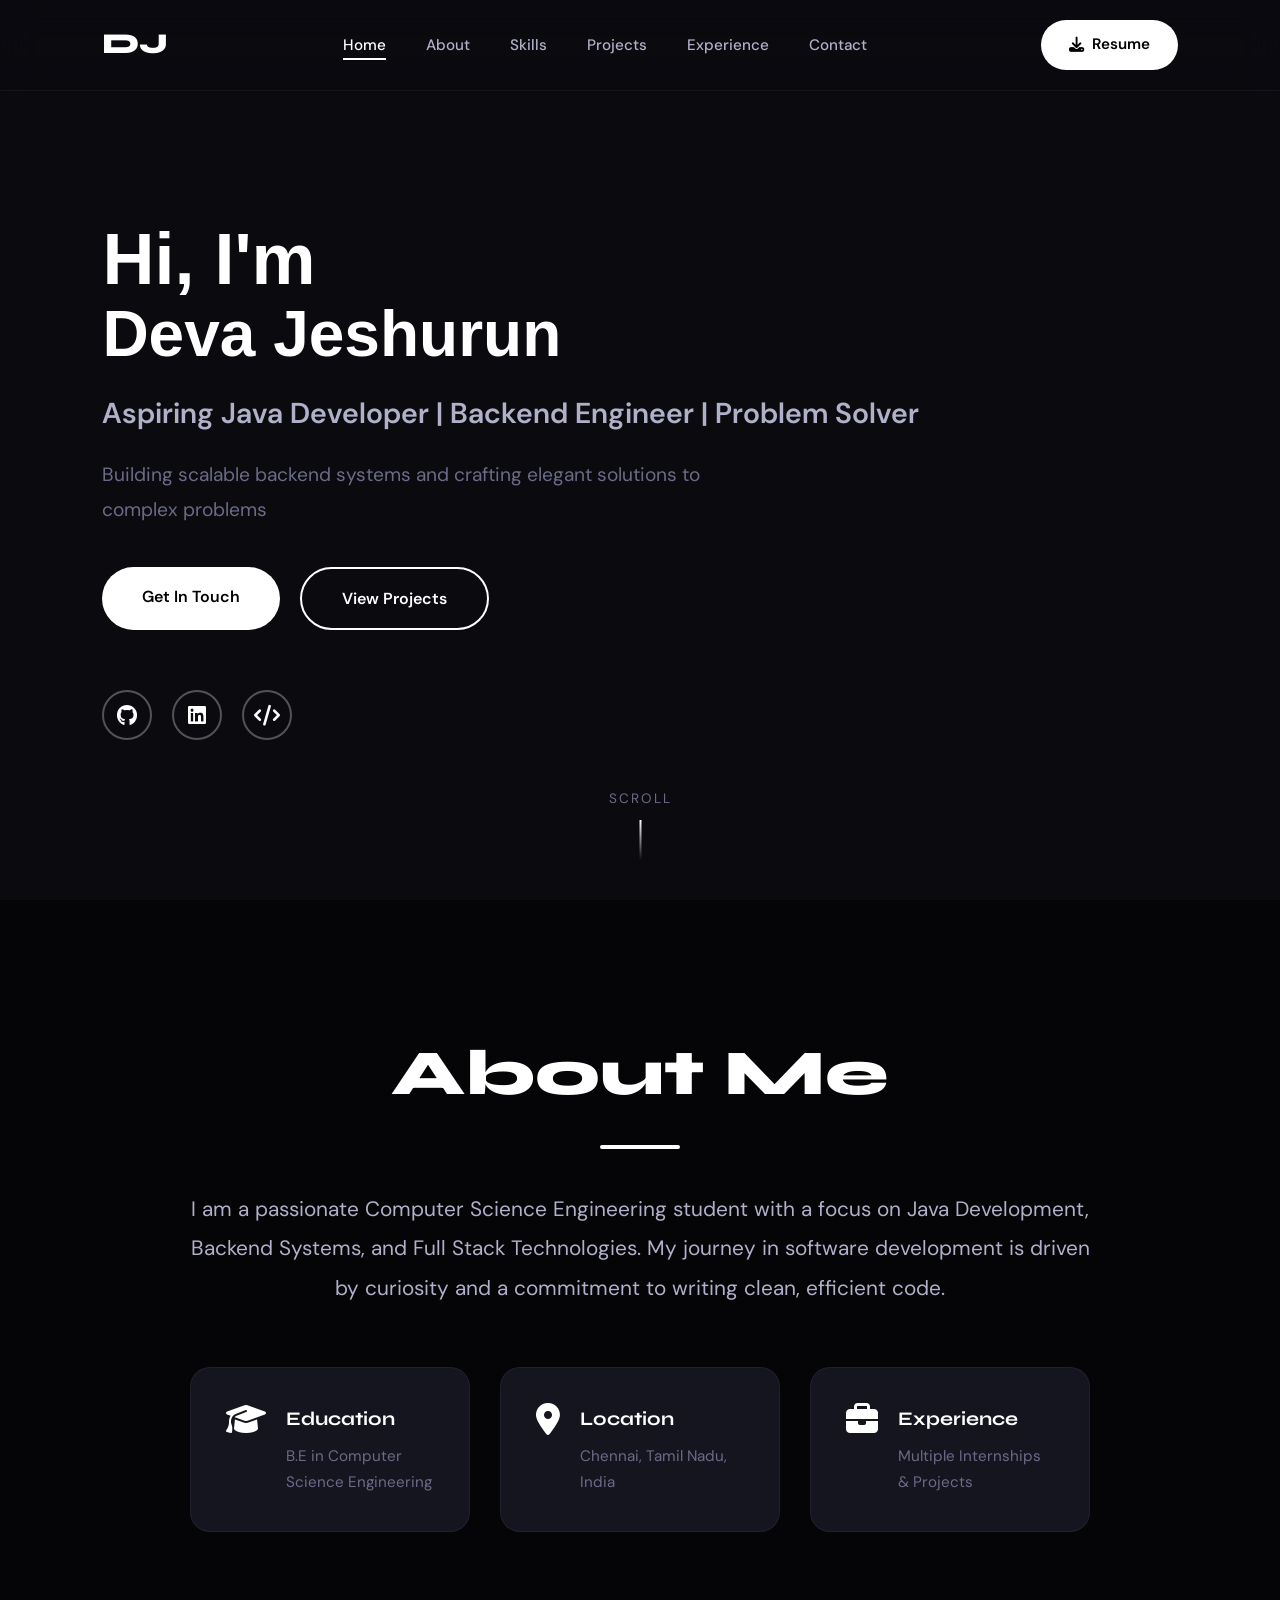
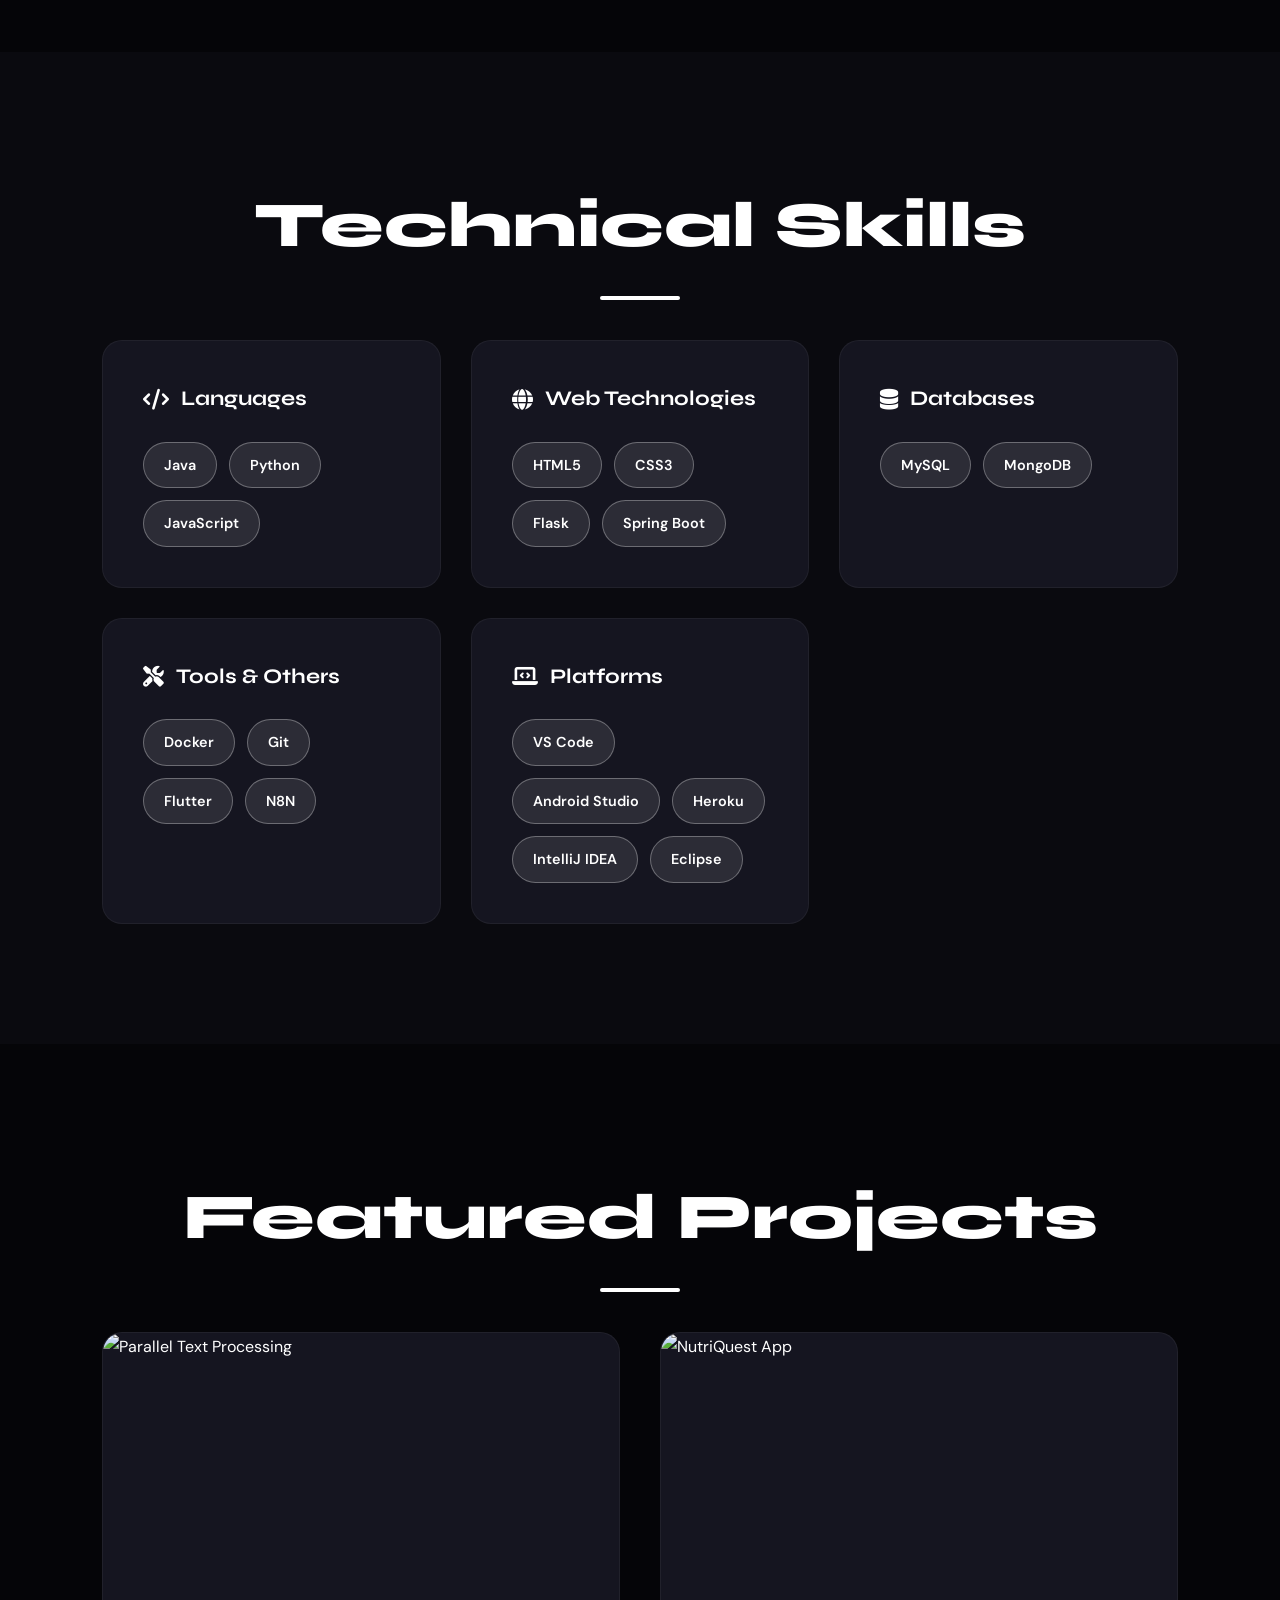
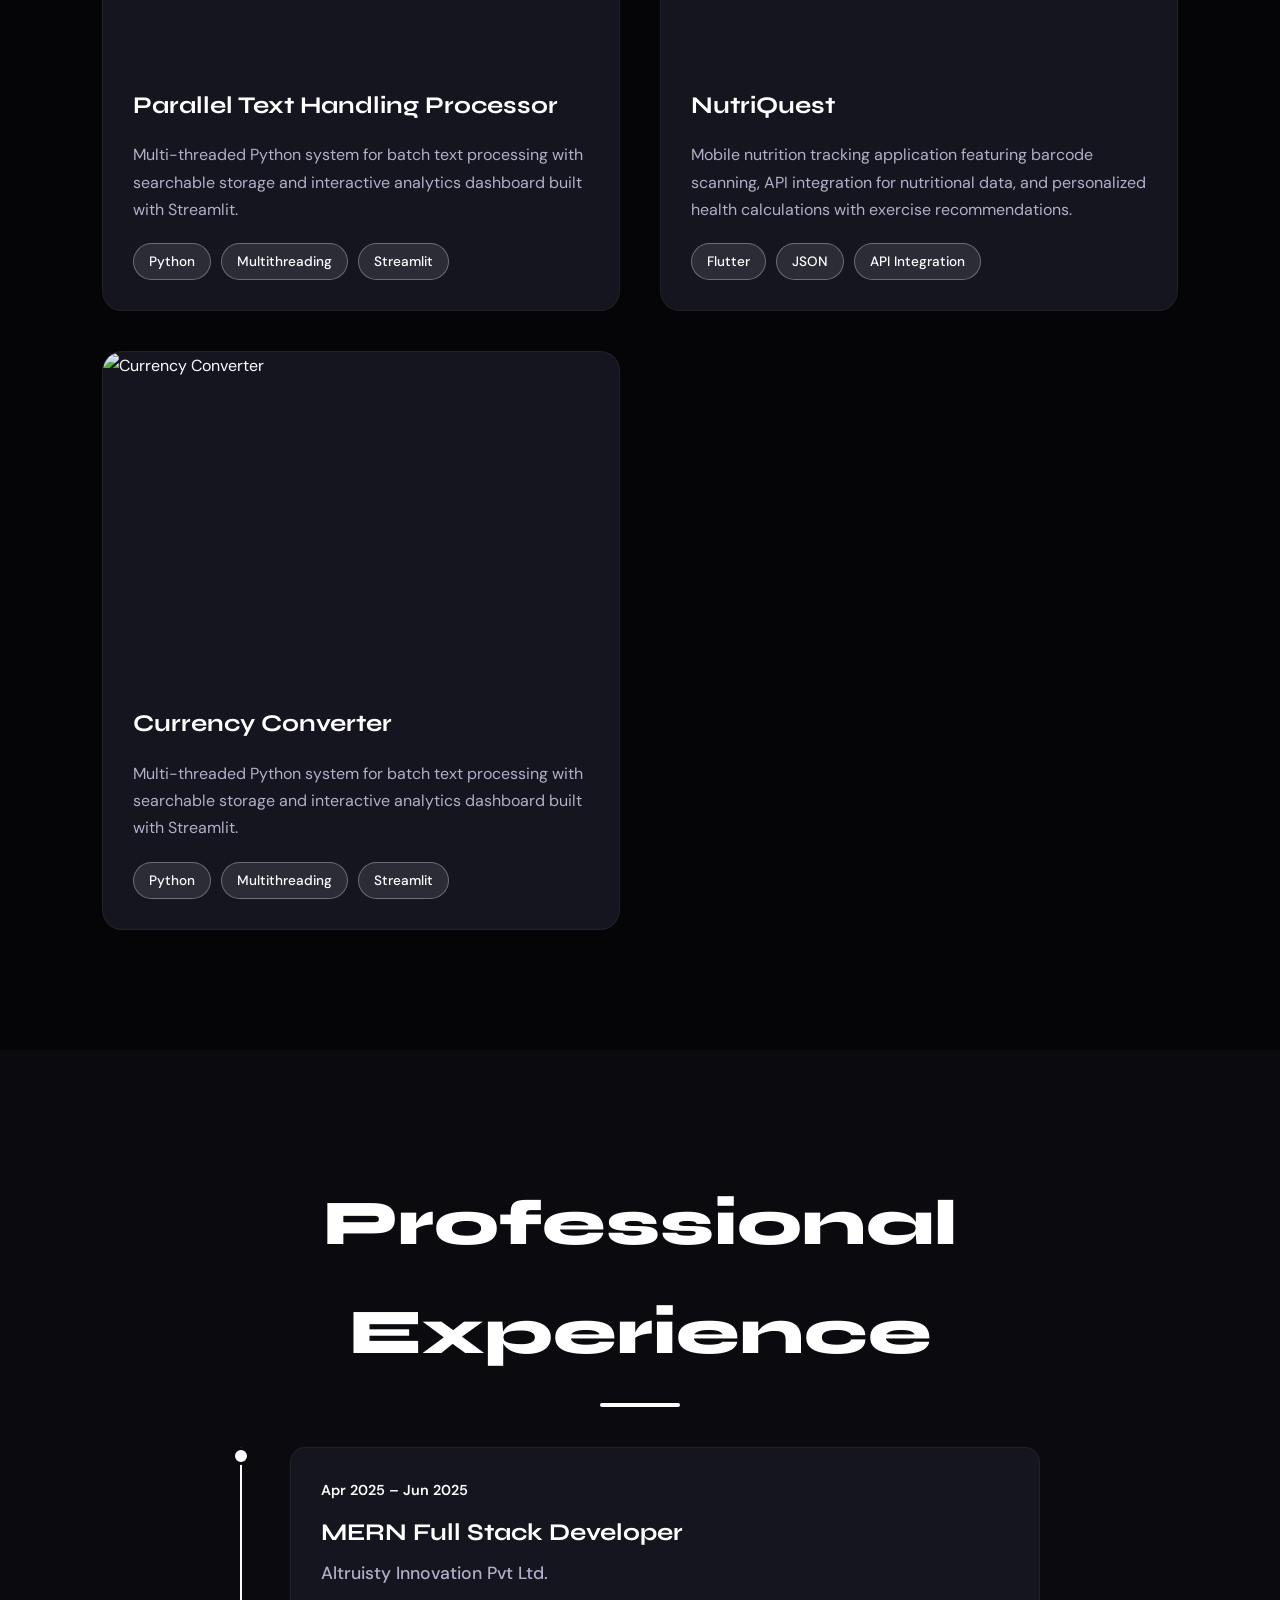
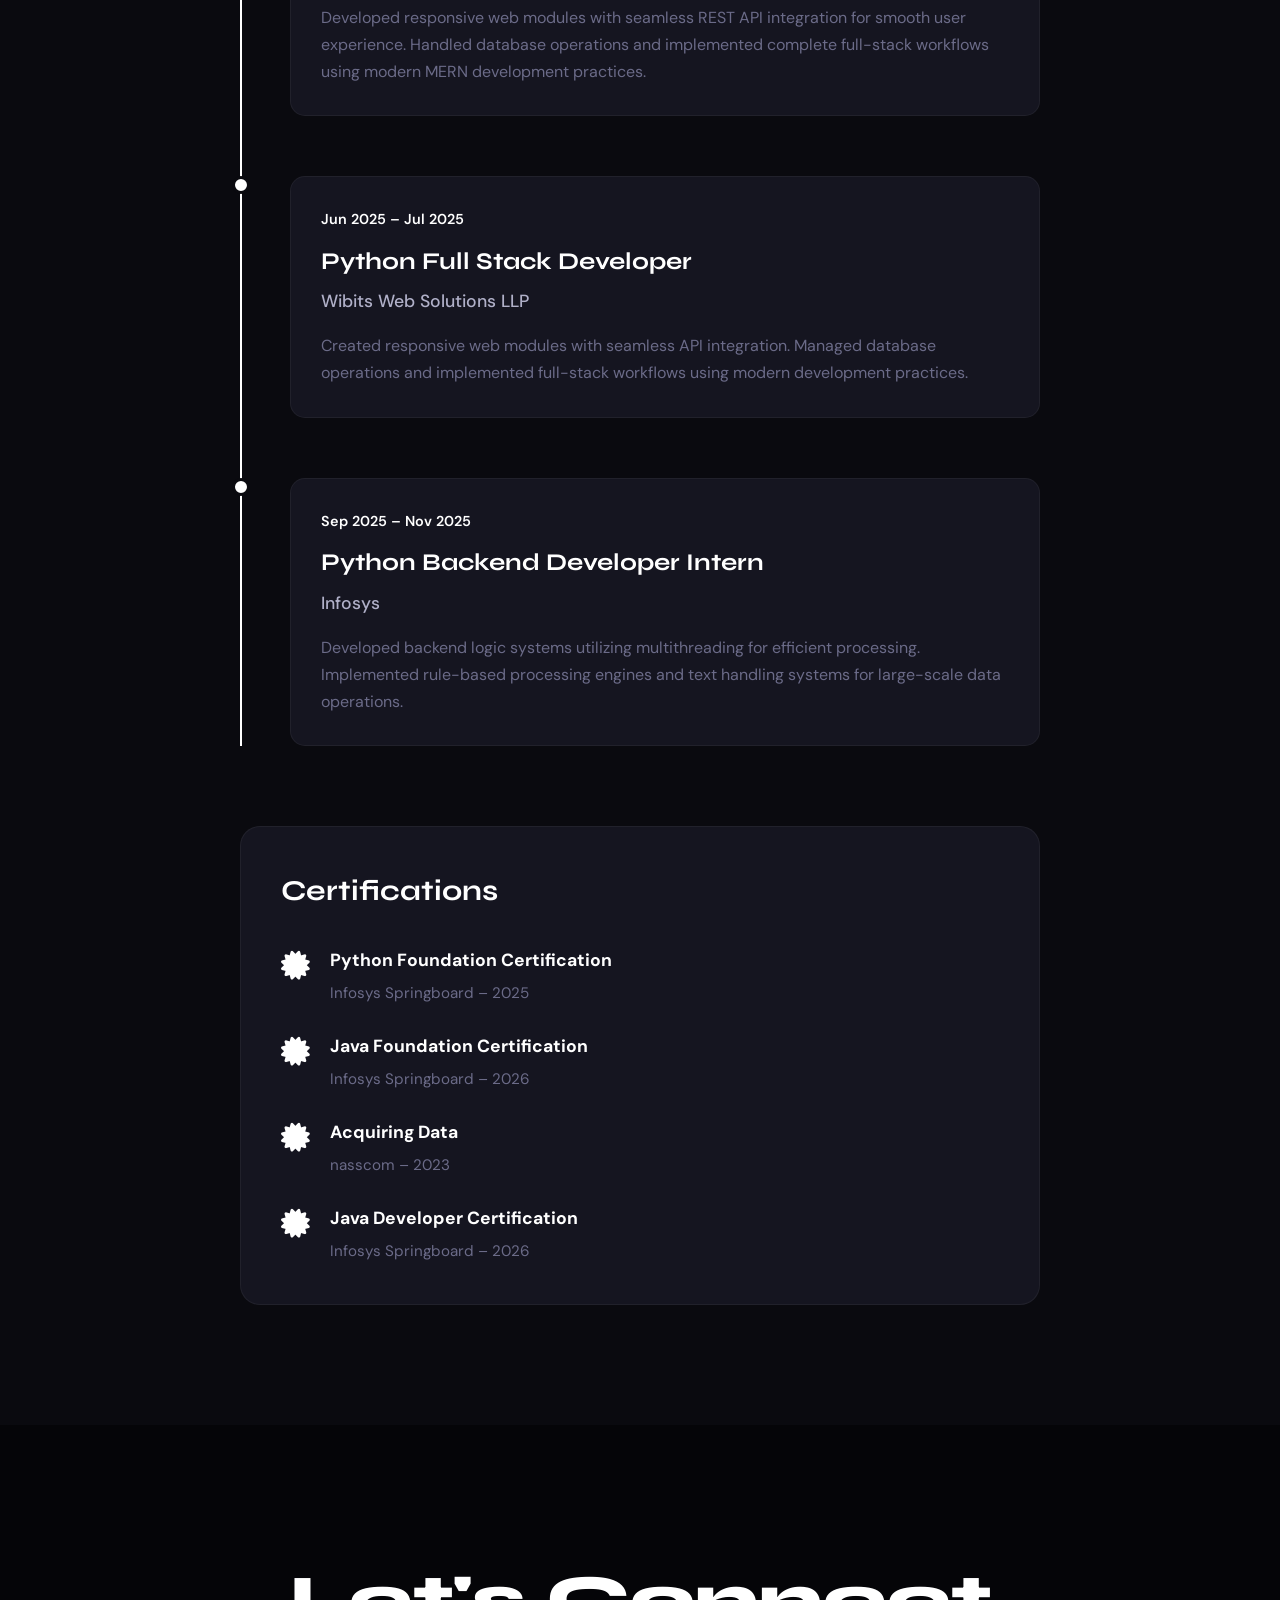
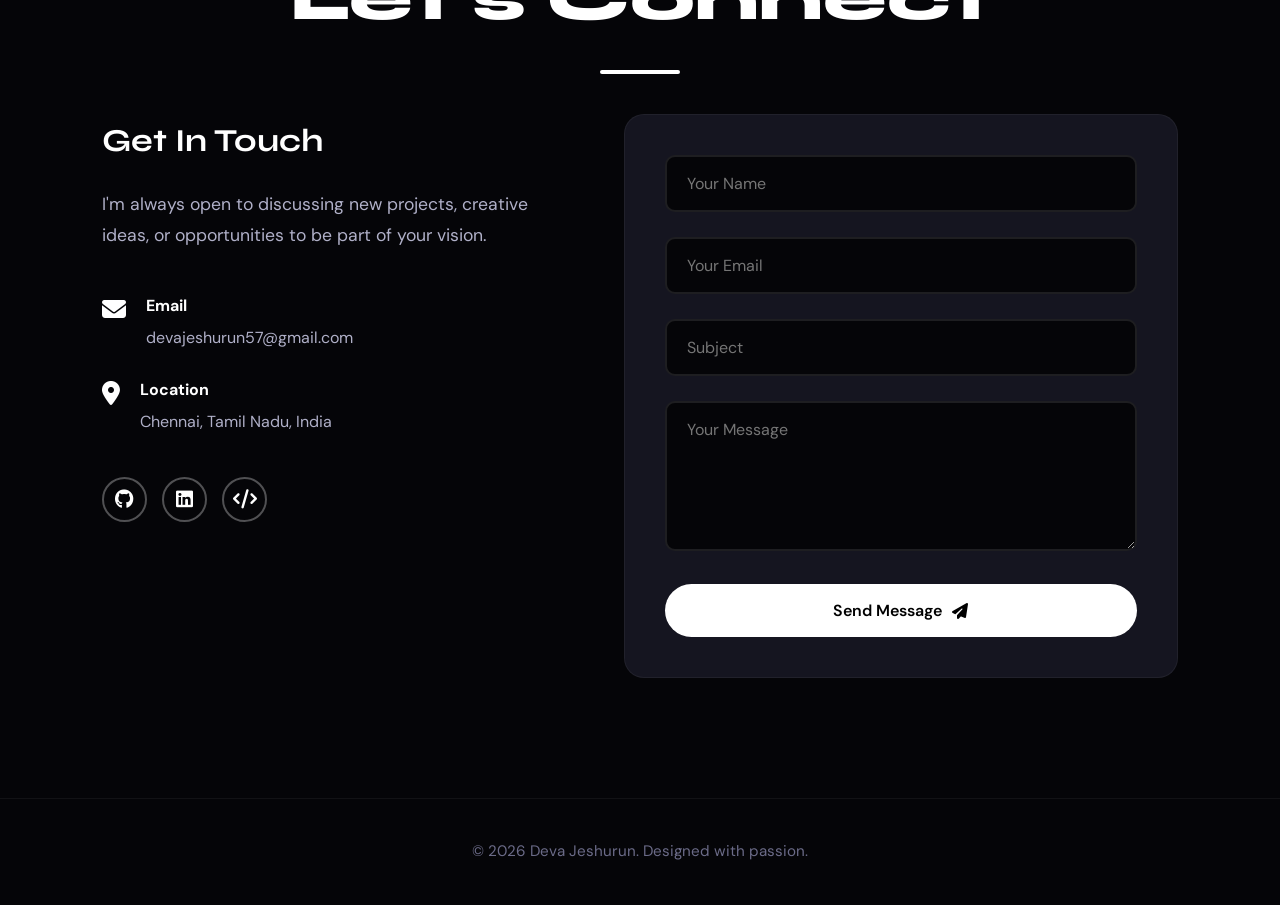
==== static/index.html @ 5ab19cf0 "Update portfolio" ====
<!DOCTYPE html>
<html lang="en">
<head>
  <meta charset="UTF-8">
  <meta name="viewport" content="width=device-width, initial-scale=1.0">
  <meta name="description" content="Deva Jeshurun - Aspiring Java Developer & Computer Science Engineer Portfolio">
  <title>Deva Jeshurun | Java Developer Portfolio</title>
  
  <!-- Google Fonts -->
  <link rel="preconnect" href="https://fonts.googleapis.com">
  <link rel="preconnect" href="https://fonts.gstatic.com" crossorigin>
  <link href="https://fonts.googleapis.com/css2?family=Syne:wght@400;600;700;800&family=DM+Sans:wght@400;500;700&display=swap" rel="stylesheet">
  
  <!-- Font Awesome for Icons -->
  <link rel="stylesheet" href="https://cdnjs.cloudflare.com/ajax/libs/font-awesome/6.4.0/css/all.min.css">
  
  <!-- Stylesheet -->
  <link rel="stylesheet" href="styles.css">
</head>
<body>

  <!-- Canvas Cursor Overlay -->
  <canvas id="cursorCanvas"></canvas>

  <!-- Mobile Navigation Toggle -->
  <button class="mobile-menu-toggle" id="mobileMenuToggle" aria-label="Toggle menu">
    <span></span>
    <span></span>
    <span></span>
  </button>

  <!-- Navigation -->
  <nav class="navbar" id="navbar">
    <div class="nav-container">
      <a href="#home" class="nav-logo">DJ</a>
      
      <ul class="nav-menu" id="navMenu">
        <li><a href="#home" class="nav-link">Home</a></li>
        <li><a href="#about" class="nav-link">About</a></li>
        <li><a href="#skills" class="nav-link">Skills</a></li>
        <li><a href="#projects" class="nav-link">Projects</a></li>
        <li><a href="#experience" class="nav-link">Experience</a></li>
        <li><a href="#contact" class="nav-link">Contact</a></li>
      </ul>

      <a href="#" class="resume-btn" id="downloadResume">
        <i class="fas fa-download"></i> Resume
      </a>
    </div>
  </nav>

  <!-- Hero Section -->
  <section id="home" class="hero-section">
    <div class="hero-background"></div>
    <div class="hero-content">
      <div class="hero-text">
        <h1 class="hero-title">
          <span class="reveal-text">Hi, I'm</span>
          <span class="hero-name reveal-text delay-1">Deva Jeshurun</span>
        </h1>
        <p class="hero-subtitle reveal-text delay-2">
          Aspiring Java Developer | Backend Engineer | Problem Solver
        </p>
        <p class="hero-description reveal-text delay-3">
          Building scalable backend systems and crafting elegant solutions to complex problems
        </p>
        <div class="hero-cta reveal-text delay-4">
          <a href="#contact" class="btn-primary">Get In Touch</a>
          <a href="#projects" class="btn-secondary">View Projects</a>
        </div>
      </div>
      
      <div class="hero-social reveal-text delay-5">
        <a href="https://github.com/DevaJeshurun" target="_blank" class="social-link">
          <i class="fab fa-github"></i>
        </a>
        <a href="https://linkedin.com/in/deva-jeshurun-aa493a306" target="_blank" class="social-link">
          <i class="fab fa-linkedin"></i>
        </a>
        <a href="https://leetcode.com/u/deva_jeshurun/" target="_blank" class="social-link">
          <i class="fas fa-code"></i>
        </a>
      </div>
    </div>

    <div class="scroll-indicator">
      <span>Scroll</span>
      <div class="scroll-line"></div>
    </div>
  </section>

  <!-- About Section -->
  <section id="about" class="about-section">
    <div class="container">
      <h2 class="section-title fade-in">About Me</h2>
      
      <div class="about-content">
        <div class="about-text fade-in">
          <p class="about-intro">
            I am a passionate Computer Science Engineering student with a focus on Java Development, 
            Backend Systems, and Full Stack Technologies. My journey in software development is driven 
            by curiosity and a commitment to writing clean, efficient code.
          </p>
          
          <div class="about-highlights">
            <div class="highlight-item">
              <i class="fas fa-graduation-cap"></i>
              <div>
                <h3>Education</h3>
                <p>B.E in Computer Science Engineering</p>
              </div>
            </div>
            
            <div class="highlight-item">
              <i class="fas fa-map-marker-alt"></i>
              <div>
                <h3>Location</h3>
                <p>Chennai, Tamil Nadu, India</p>
              </div>
            </div>
            
            <div class="highlight-item">
              <i class="fas fa-briefcase"></i>
              <div>
                <h3>Experience</h3>
                <p>Multiple Internships & Projects</p>
              </div>
            </div>
          </div>
        </div>
      </div>
    </div>
  </section>

  <!-- Skills Section -->
  <section id="skills" class="skills-section">
    <div class="container">
      <h2 class="section-title fade-in">Technical Skills</h2>
      
      <div class="skills-grid">
        <div class="skill-category fade-in">
          <h3><i class="fas fa-code"></i> Languages</h3>
          <div class="skill-tags">
            <span class="skill-tag">Java</span>
            <span class="skill-tag">Python</span>
            <span class="skill-tag">JavaScript</span>
          </div>
        </div>

        <div class="skill-category fade-in">
          <h3><i class="fas fa-globe"></i> Web Technologies</h3>
          <div class="skill-tags">
            <span class="skill-tag">HTML5</span>
            <span class="skill-tag">CSS3</span>
            <span class="skill-tag">Flask</span>
            <span class="skill-tag">Spring Boot</span>
          </div>
        </div>

        <div class="skill-category fade-in">
          <h3><i class="fas fa-database"></i> Databases</h3>
          <div class="skill-tags">
            <span class="skill-tag">MySQL</span>
            <span class="skill-tag">MongoDB</span>
          </div>
        </div>

        <div class="skill-category fade-in">
          <h3><i class="fas fa-tools"></i> Tools & Others</h3>
          <div class="skill-tags">
            <span class="skill-tag">Docker</span>
            <span class="skill-tag">Git</span>
            <span class="skill-tag">Flutter</span>
            <span class="skill-tag">N8N</span>
          </div>
        </div>
        <div class="skill-category fade-in">
          <h3><i class="fas fa-laptop-code"></i> Platforms</h3>
          <div class="skill-tags">
            <span class="skill-tag">VS Code</span>
            <span class="skill-tag">Android Studio</span>
            <span class="skill-tag">Heroku</span>
            <span class="skill-tag">IntelliJ IDEA</span>
            <span class="skill-tag">Eclipse</span>
          </div>
        </div>

      </div>
    </div>
  </section>

  <!-- Projects Section -->
  <section id="projects" class="projects-section">
    <div class="container">
      <h2 class="section-title fade-in">Featured Projects</h2>
      
      <div class="projects-grid">
        <div class="project-card fade-in">
          <div class="project-image">
            <img src="https://images.unsplash.com/photo-1555949963-aa79dcee981c?w=800&h=500&fit=crop" alt="Parallel Text Processing">
            <div class="project-overlay">
              <a href="#" class="project-link"><i class="fas fa-external-link-alt"></i></a>
            </div>
          </div>
          <div class="project-content">
            <h3>Parallel Text Handling Processor</h3>
            <p>
              Multi-threaded Python system for batch text processing with searchable storage 
              and interactive analytics dashboard built with Streamlit.
            </p>
            <div class="project-tech">
              <span>Python</span>
              <span>Multithreading</span>
              <span>Streamlit</span>
            </div>
          </div>
        </div>
        
        <div class="project-card fade-in">
          <div class="project-image">
            <img src="https://images.unsplash.com/photo-1490645935967-10de6ba17061?w=800&h=500&fit=crop" alt="NutriQuest App">
            <div class="project-overlay">
              <a href="#" class="project-link"><i class="fas fa-external-link-alt"></i></a>
            </div>
          </div>
          <div class="project-content">
            <h3>NutriQuest</h3>
            <p>
              Mobile nutrition tracking application featuring barcode scanning, API integration 
              for nutritional data, and personalized health calculations with exercise recommendations.
            </p>
            <div class="project-tech">
              <span>Flutter</span>
              <span>JSON</span>
              <span>API Integration</span>
            </div>
          </div>
        </div>

        <div class="project-card fade-in">
          <div class="project-image">
            <img src="https://images.unsplash.com/photo-1555949963-aa79dcee981c?w=800&h=500&fit=crop" alt="Currency Converter">
            <div class="project-overlay">
              <a href="#" class="project-link"><i class="fas fa-external-link-alt"></i></a>
            </div>
          </div>
          <div class="project-content">
            <h3>Currency Converter</h3>
            <p>
              Multi-threaded Python system for batch text processing with searchable storage 
              and interactive analytics dashboard built with Streamlit.
            </p>
            <div class="project-tech">
              <span>Python</span>
              <span>Multithreading</span>
              <span>Streamlit</span>
            </div>
          </div>
        </div>
      </div>
    </div>
  </section>

  <!-- Experience Section -->
  <section id="experience" class="experience-section">
    <div class="container">
      <h2 class="section-title fade-in">Professional Experience</h2>
      
      <div class="timeline">
         <div class="timeline-item fade-in">
          <div class="timeline-marker"></div>
          <div class="timeline-content">
            <div class="timeline-date">Apr 2025 – Jun 2025</div>
            <h3>MERN Full Stack Developer</h3>
            <h4>Altruisty Innovation Pvt Ltd.</h4>
            <p>
              Developed responsive web modules with seamless REST API integration for smooth user experience.
              Handled database operations and implemented complete full-stack workflows using modern MERN development practices.
            </p>
          </div>
        </div>

        <div class="timeline-item fade-in">
          <div class="timeline-marker"></div>
          <div class="timeline-content">
            <div class="timeline-date">Jun 2025 – Jul 2025</div>
            <h3>Python Full Stack Developer</h3>
            <h4>Wibits Web Solutions LLP</h4>
            <p>
              Created responsive web modules with seamless API integration. Managed database operations 
              and implemented full-stack workflows using modern development practices.
            </p>
          </div>
        </div>

        <div class="timeline-item fade-in">
          <div class="timeline-marker"></div>
          <div class="timeline-content">
            <div class="timeline-date">Sep 2025 – Nov 2025</div>
            <h3>Python Backend Developer Intern</h3>
            <h4>Infosys</h4>
            <p>
              Developed backend logic systems utilizing multithreading for efficient processing. 
              Implemented rule-based processing engines and text handling systems for large-scale data operations.
            </p>
          </div>
        </div>
      </div>

      <div class="certifications fade-in">
        <h3>Certifications</h3>
        <div class="cert-grid">
          <div class="cert-item">
            <i class="fas fa-certificate"></i>
            <div>
              <h4>Python Foundation Certification</h4>
              <p>Infosys Springboard – 2025</p>
            </div>
          </div>
          <div class="cert-item">
            <i class="fas fa-certificate"></i>
            <div>
              <h4>Java Foundation Certification</h4>
              <p>Infosys Springboard – 2026</p>
            </div>
          </div>
          <div class="cert-item">
            <i class="fas fa-certificate"></i>
            <div>
              <h4>Acquiring Data</h4>
              <p>nasscom – 2023</p>
            </div>
          </div>
          <div class="cert-item">
            <i class="fas fa-certificate"></i>
            <div>
              <h4>Java Developer Certification</h4>
              <p>Infosys Springboard – 2026</p>
            </div>
          </div>
        </div>
      </div>
    </div>
  </section>

  <!-- Contact Section -->
  <section id="contact" class="contact-section">
    <div class="container">
      <h2 class="section-title fade-in">Let's Connect</h2>
      
      <div class="contact-content">
        <div class="contact-info fade-in">
          <h3>Get In Touch</h3>
          <p>
            I'm always open to discussing new projects, creative ideas, or opportunities to be part of your vision.
          </p>
          
          <div class="contact-details">
            <div class="contact-item">
              <i class="fas fa-envelope"></i>
              <div>
                <h4>Email</h4>
                <a href="mailto:devajeshurun57@gmail.com">devajeshurun57@gmail.com</a>
              </div>
            </div>
            
            <div class="contact-item">
              <i class="fas fa-map-marker-alt"></i>
              <div>
                <h4>Location</h4>
                <p>Chennai, Tamil Nadu, India</p>
              </div>
            </div>
          </div>

          <div class="social-links">
            <a href="https://github.com/DevaJeshurun" target="_blank"><i class="fab fa-github"></i></a>
            <a href="https://linkedin.com/in/deva-jeshurun-aa493a306" target="_blank"><i class="fab fa-linkedin"></i></a>
            <a href="https://leetcode.com/u/deva_jeshurun/" target="_blank"><i class="fas fa-code"></i></a>
          </div>
        </div>

        <form class="contact-form fade-in" id="contactForm">
          <div class="form-group">
            <input type="text" id="name" name="name" placeholder="Your Name" required>
          </div>
          
          <div class="form-group">
            <input type="email" id="email" name="email" placeholder="Your Email" required>
          </div>
          
          <div class="form-group">
            <input type="text" id="subject" name="subject" placeholder="Subject" required>
          </div>
          
          <div class="form-group">
            <textarea id="message" name="message" rows="5" placeholder="Your Message" required></textarea>
          </div>
          
          <button type="submit" class="submit-btn">
            <span>Send Message</span>
            <i class="fas fa-paper-plane"></i>
          </button>
        </form>
      </div>
    </div>
  </section>

  <!-- Footer -->
  <footer class="footer">
    <div class="container">
      <p>&copy; 2026 Deva Jeshurun. Designed with passion.</p>
    </div>
  </footer>

  <!-- JavaScript -->
  <script src="script.js"></script>
</body>
</html>
---- static/styles.css ----
/* ==================== ROOT VARIABLES ==================== */
:root {
  --primary-color: #ffffff;
  --secondary-color: #ffffff;
  --accent-color: #ffffff;
  --bg-dark: #0a0a0f;
  --bg-darker: #050508;
  --bg-card: #151520;
  --text-primary: #ffffff;
  --text-secondary: #b0b0c8;
  --text-muted: #6b6b88;
  --gradient-primary: #ffffff;
  --gradient-accent: #ffffff;
  --gradient-bg: transparent;
  --font-display: 'Syne', sans-serif;
  --font-body: 'DM Sans', sans-serif;
  --section-padding: 120px 0;
  --container-padding: 0 8%;
  --transition-base: all 0.3s cubic-bezier(0.4, 0, 0.2, 1);
  --transition-slow: all 0.6s cubic-bezier(0.4, 0, 0.2, 1);
}

/* ==================== RESET & BASE ==================== */
* {
  margin: 0;
  padding: 0;
  box-sizing: border-box;
}

html {
  scroll-behavior: smooth;
  overflow-x: hidden;
}

body {
  font-family: var(--font-body);
  background: var(--bg-dark);
  color: var(--text-primary);
  line-height: 1.7;
  overflow-x: hidden;
}

img {
  max-width: 100%;
  display: block;
}

a {
  text-decoration: none;
  color: inherit;
}

/* ==================== CANVAS CURSOR ==================== */
#cursorCanvas {
  position: fixed;
  top: 0;
  left: 0;
  width: 100%;
  height: 100%;
  pointer-events: none;
  z-index: 99999;
}

/* Hide default cursor on desktop and replace with canvas cursor */
@media (min-width: 769px) {
  body,
  body * {
    cursor: none !important;
  }
}

/* ==================== UTILITIES ==================== */
.container {
  max-width: 1400px;
  margin: 0 auto;
  padding: var(--container-padding);
}

.section-title {
  font-family: var(--font-display);
  font-size: clamp(2.5rem, 5vw, 4rem);
  font-weight: 800;
  margin-bottom: 60px;
  text-align: center;
  color: #ffffff;
  position: relative;
}

.section-title::after {
  content: '';
  position: absolute;
  bottom: -20px;
  left: 50%;
  transform: translateX(-50%);
  width: 80px;
  height: 4px;
  background: #ffffff;
  border-radius: 2px;
}

/* ==================== ANIMATIONS ==================== */
@keyframes fadeInUp {
  from { opacity: 0; transform: translateY(40px); }
  to   { opacity: 1; transform: translateY(0); }
}

@keyframes slideInLeft {
  from { opacity: 0; transform: translateX(-60px); }
  to   { opacity: 1; transform: translateX(0); }
}

@keyframes slideInRight {
  from { opacity: 0; transform: translateX(60px); }
  to   { opacity: 1; transform: translateX(0); }
}

@keyframes float {
  0%, 100% { transform: translateY(0); }
  50%       { transform: translateY(-20px); }
}

@keyframes pulse {
  0%, 100% { opacity: 1; }
  50%       { opacity: 0.5; }
}

.reveal-text {
  display: inline-block;
  opacity: 0;
  animation: fadeInUp 0.8s ease forwards;
}

.reveal-text.delay-1 { animation-delay: 0.2s; }
.reveal-text.delay-2 { animation-delay: 0.4s; }
.reveal-text.delay-3 { animation-delay: 0.6s; }
.reveal-text.delay-4 { animation-delay: 0.8s; }
.reveal-text.delay-5 { animation-delay: 1s; }

.fade-in {
  opacity: 0;
  transform: translateY(30px);
  transition: var(--transition-slow);
}

.fade-in.visible {
  opacity: 1;
  transform: translateY(0);
}

/* ==================== NAVIGATION ==================== */
.navbar {
  position: fixed;
  top: 0;
  left: 0;
  right: 0;
  z-index: 1000;
  padding: 20px 0;
  backdrop-filter: blur(20px);
  background: rgba(10, 10, 15, 0.8);
  border-bottom: 1px solid rgba(255, 255, 255, 0.05);
  transition: var(--transition-base);
}

.navbar.scrolled {
  padding: 12px 0;
  background: rgba(10, 10, 15, 0.95);
  box-shadow: 0 10px 30px rgba(0, 0, 0, 0.5);
}

.nav-container {
  max-width: 1400px;
  margin: 0 auto;
  padding: var(--container-padding);
  display: flex;
  justify-content: space-between;
  align-items: center;
}

.nav-logo {
  font-family: var(--font-display);
  font-size: 1.8rem;
  font-weight: 800;
  color: #ffffff;
  transition: var(--transition-base);
}

.nav-logo:hover { transform: scale(1.05); }

.nav-menu {
  display: flex;
  list-style: none;
  gap: 40px;
  align-items: center;
}

.nav-link {
  color: var(--text-secondary);
  font-weight: 500;
  font-size: 0.95rem;
  position: relative;
  transition: var(--transition-base);
}

.nav-link::after {
  content: '';
  position: absolute;
  bottom: -5px;
  left: 0;
  width: 0;
  height: 2px;
  background: #ffffff;
  transition: var(--transition-base);
}

.nav-link:hover,
.nav-link.active { color: var(--text-primary); }

.nav-link:hover::after,
.nav-link.active::after { width: 100%; }

.resume-btn {
  padding: 12px 28px;
  background: #ffffff;
  border-radius: 50px;
  font-weight: 600;
  font-size: 0.95rem;
  color: #000000;
  transition: var(--transition-base);
  display: flex;
  align-items: center;
  gap: 8px;
}

.resume-btn:hover {
  transform: translateY(-2px);
}

.mobile-menu-toggle {
  display: none;
  flex-direction: column;
  gap: 6px;
  background: none;
  border: none;
  cursor: pointer;
  padding: 10px;
  position: fixed;
  top: 20px;
  right: 8%;
  z-index: 1001;
}

.mobile-menu-toggle span {
  width: 28px;
  height: 3px;
  background: #ffffff;
  border-radius: 2px;
  transition: var(--transition-base);
}

.mobile-menu-toggle.active span:nth-child(1) { transform: rotate(45deg) translate(8px, 8px); }
.mobile-menu-toggle.active span:nth-child(2) { opacity: 0; }
.mobile-menu-toggle.active span:nth-child(3) { transform: rotate(-45deg) translate(8px, -8px); }

/* ==================== HERO SECTION ==================== */
.hero-section {
  min-height: 100vh;
  display: flex;
  align-items: center;
  justify-content: center;
  position: relative;
  overflow: hidden;
  padding: 120px 8% 60px;
}

.hero-background {
  position: absolute;
  top: 0; left: 0; right: 0; bottom: 0;
  background: transparent;
  z-index: 0;
}

.hero-background::before {
  content: '';
  position: absolute;
  top: -50%; left: -50%;
  width: 200%; height: 200%;
  background: transparent;
  animation: float 20s linear infinite;
}

.hero-content {
  position: relative;
  z-index: 1;
  max-width: 1200px;
  width: 100%;
}

.hero-title {
  font-family: 'Segoe UI', Tahoma, Geneva, Verdana, sans-serif;
  font-size: clamp(2.5rem, 6vw, 4.5rem);
  font-weight: 800;
  line-height: 1.1;
  margin-bottom: 20px;
}

.hero-name {
  display: block;
  color: #ffffff;
  font-size: clamp(2.5rem, 5vw, 4.5rem);
}

.hero-subtitle {
  font-size: clamp(1.2rem, 3vw, 1.8rem);
  color: var(--text-secondary);
  margin-bottom: 20px;
  font-weight: 600;
}

.hero-description {
  font-size: clamp(1rem, 2vw, 1.2rem);
  color: var(--text-muted);
  max-width: 600px;
  margin-bottom: 40px;
  line-height: 1.8;
}

.hero-cta {
  display: flex;
  gap: 20px;
  flex-wrap: wrap;
}

.btn-primary,
.btn-secondary {
  padding: 16px 40px;
  border-radius: 50px;
  font-weight: 600;
  font-size: 1rem;
  transition: var(--transition-base);
  display: inline-block;
}

.btn-primary {
  background: #ffffff;
  color: #000000;
}

.btn-primary:hover { transform: translateY(-3px); }

.btn-secondary {
  border: 2px solid #ffffff;
  color: #ffffff;
}

.btn-secondary:hover {
  background: #ffffff;
  color: #000000;
  transform: translateY(-3px);
}

.hero-social {
  display: flex;
  gap: 20px;
  margin-top: 60px;
}

.social-link {
  width: 50px;
  height: 50px;
  border-radius: 50%;
  border: 2px solid rgba(255, 255, 255, 0.3);
  display: flex;
  align-items: center;
  justify-content: center;
  font-size: 1.3rem;
  color: #ffffff;
  transition: var(--transition-base);
}

.social-link:hover {
  background: #ffffff;
  color: #000000;
  transform: translateY(-5px);
}

.scroll-indicator {
  position: absolute;
  bottom: 40px;
  left: 50%;
  transform: translateX(-50%);
  display: flex;
  flex-direction: column;
  align-items: center;
  gap: 10px;
  color: var(--text-muted);
  font-size: 0.85rem;
  text-transform: uppercase;
  letter-spacing: 2px;
}

.scroll-line {
  width: 2px;
  height: 40px;
  background: linear-gradient(to bottom, #ffffff, transparent);
  animation: pulse 2s ease-in-out infinite;
}

/* ==================== ABOUT SECTION ==================== */
.about-section {
  padding: var(--section-padding);
  background: var(--bg-darker);
  position: relative;
}

.about-content { max-width: 900px; margin: 0 auto; }

.about-intro {
  font-size: 1.3rem;
  line-height: 1.9;
  color: var(--text-secondary);
  margin-bottom: 60px;
  text-align: center;
}

.about-highlights {
  display: grid;
  grid-template-columns: repeat(auto-fit, minmax(250px, 1fr));
  gap: 30px;
}

.highlight-item {
  background: var(--bg-card);
  padding: 35px;
  border-radius: 20px;
  display: flex;
  gap: 20px;
  border: 1px solid rgba(255, 255, 255, 0.05);
  transition: var(--transition-base);
}

.highlight-item:hover {
  transform: translateY(-5px);
  border-color: #ffffff;
}

.highlight-item i { font-size: 2rem; color: #ffffff; }
.highlight-item h3 { font-family: var(--font-display); font-size: 1.2rem; margin-bottom: 8px; color: var(--text-primary); }
.highlight-item p  { color: var(--text-muted); font-size: 0.95rem; }

/* ==================== SKILLS SECTION ==================== */
.skills-section { padding: var(--section-padding); }

.skills-grid {
  display: grid;
  grid-template-columns: repeat(auto-fit, minmax(280px, 1fr));
  gap: 30px;
  max-width: 1200px;
  margin: 0 auto;
}

.skill-category {
  background: var(--bg-card);
  padding: 40px;
  border-radius: 20px;
  border: 1px solid rgba(255, 255, 255, 0.05);
  transition: var(--transition-base);
}

.skill-category:hover {
  border-color: #ffffff;
  transform: translateY(-5px);
}

.skill-category h3 {
  font-family: var(--font-display);
  font-size: 1.3rem;
  margin-bottom: 25px;
  display: flex;
  align-items: center;
  gap: 12px;
  color: var(--text-primary);
}

.skill-category i { color: #ffffff; }

.skill-tags { display: flex; flex-wrap: wrap; gap: 12px; }

.skill-tag {
  padding: 10px 20px;
  background: rgba(255, 255, 255, 0.1);
  border: 1px solid rgba(255, 255, 255, 0.3);
  border-radius: 50px;
  color: #ffffff;
  font-size: 0.9rem;
  font-weight: 600;
  transition: var(--transition-base);
}

.skill-tag:hover {
  background: #ffffff;
  color: #000000;
  transform: translateY(-3px);
}

/* ==================== PROJECTS SECTION ==================== */
.projects-section {
  padding: var(--section-padding);
  background: var(--bg-darker);
}

.projects-grid {
  display: grid;
  grid-template-columns: repeat(auto-fit, minmax(400px, 1fr));
  gap: 40px;
  max-width: 1200px;
  margin: 0 auto;
}

.project-card {
  background: var(--bg-card);
  border-radius: 20px;
  overflow: hidden;
  border: 1px solid rgba(255, 255, 255, 0.05);
  transition: var(--transition-base);
}

.project-card:hover {
  transform: translateY(-10px);
  border-color: #ffffff;
}

.project-image {
  position: relative;
  overflow: hidden;
  aspect-ratio: 16/10;
}

.project-image img {
  width: 100%;
  height: 100%;
  object-fit: cover;
  transition: var(--transition-slow);
}

.project-card:hover .project-image img { transform: scale(1.1); }

.project-overlay {
  position: absolute;
  top: 0; left: 0; right: 0; bottom: 0;
  display: flex;
  align-items: center;
  justify-content: center;
  opacity: 0;
  transition: var(--transition-base);
}

.project-card:hover .project-overlay { opacity: 1; }

.project-link {
  width: 60px;
  height: 60px;
  border-radius: 50%;
  background: #000000;
  display: flex;
  align-items: center;
  justify-content: center;
  color: #ffffff;
  font-size: 1.5rem;
  transform: scale(0.8);
  transition: var(--transition-base);
}

.project-card:hover .project-link { transform: scale(1); }

.project-content { padding: 30px; }

.project-content h3 {
  font-family: var(--font-display);
  font-size: 1.5rem;
  margin-bottom: 15px;
  color: var(--text-primary);
}

.project-content p {
  color: var(--text-secondary);
  margin-bottom: 20px;
  line-height: 1.7;
}

.project-tech { display: flex; flex-wrap: wrap; gap: 10px; }

.project-tech span {
  padding: 6px 15px;
  background: rgba(255, 255, 255, 0.1);
  border: 1px solid rgba(255, 255, 255, 0.3);
  border-radius: 50px;
  color: #ffffff;
  font-size: 0.85rem;
  font-weight: 500;
}

/* ==================== EXPERIENCE SECTION ==================== */
.experience-section { padding: var(--section-padding); }

.timeline {
  max-width: 800px;
  margin: 0 auto 80px;
  position: relative;
}

.timeline::before {
  content: '';
  position: absolute;
  left: 0; top: 0; bottom: 0;
  width: 2px;
  background: #ffffff;
}

.timeline-item {
  position: relative;
  padding-left: 50px;
  margin-bottom: 60px;
}

.timeline-marker {
  position: absolute;
  left: -8px;
  top: 0;
  width: 18px;
  height: 18px;
  border-radius: 50%;
  background: #ffffff;
  border: 3px solid var(--bg-dark);
}

.timeline-content {
  background: var(--bg-card);
  padding: 30px;
  border-radius: 15px;
  border: 1px solid rgba(255, 255, 255, 0.05);
  transition: var(--transition-base);
}

.timeline-content:hover {
  border-color: #ffffff;
  transform: translateX(10px);
}

.timeline-date { color: #ffffff; font-size: 0.9rem; font-weight: 600; margin-bottom: 10px; }
.timeline-content h3 { font-family: var(--font-display); font-size: 1.5rem; margin-bottom: 5px; color: var(--text-primary); }
.timeline-content h4 { color: var(--text-secondary); font-size: 1.1rem; margin-bottom: 15px; font-weight: 500; }
.timeline-content p  { color: var(--text-muted); line-height: 1.7; }

.certifications {
  max-width: 800px;
  margin: 0 auto;
  background: var(--bg-card);
  padding: 40px;
  border-radius: 20px;
  border: 1px solid rgba(255, 255, 255, 0.05);
}

.certifications h3 { font-family: var(--font-display); font-size: 1.8rem; margin-bottom: 30px; color: var(--text-primary); }
.cert-grid { display: grid; gap: 25px; }

.cert-item { display: flex; gap: 20px; align-items: start; }
.cert-item i { font-size: 1.8rem; color: #ffffff; margin-top: 5px; }
.cert-item h4 { font-size: 1.1rem; margin-bottom: 5px; color: var(--text-primary); }
.cert-item p  { color: var(--text-muted); font-size: 0.95rem; }

/* ==================== CONTACT SECTION ==================== */
.contact-section {
  padding: var(--section-padding);
  background: var(--bg-darker);
}

.contact-content {
  display: grid;
  grid-template-columns: 1fr 1.2fr;
  gap: 60px;
  max-width: 1200px;
  margin: 0 auto;
}

.contact-info h3 { font-family: var(--font-display); font-size: 2rem; margin-bottom: 20px; color: var(--text-primary); }
.contact-info p  { color: var(--text-secondary); margin-bottom: 40px; line-height: 1.8; font-size: 1.1rem; }

.contact-details { margin-bottom: 40px; }

.contact-item { display: flex; gap: 20px; margin-bottom: 25px; }
.contact-item i  { font-size: 1.5rem; color: #ffffff; margin-top: 5px; }
.contact-item h4 { font-size: 1rem; margin-bottom: 5px; color: var(--text-primary); }
.contact-item a  { color: var(--text-secondary); transition: var(--transition-base); }
.contact-item a:hover { color: #ffffff; }
.contact-item p  { color: var(--text-secondary); margin: 0; font-size: 1rem; }

.social-links { display: flex; gap: 15px; }

.social-links a {
  width: 45px;
  height: 45px;
  border-radius: 50%;
  border: 2px solid rgba(255, 255, 255, 0.3);
  display: flex;
  align-items: center;
  justify-content: center;
  color: #ffffff;
  font-size: 1.2rem;
  transition: var(--transition-base);
}

.social-links a:hover {
  background: #ffffff;
  color: #000000;
  transform: translateY(-5px);
}

.contact-form {
  background: var(--bg-card);
  padding: 40px;
  border-radius: 20px;
  border: 1px solid rgba(255, 255, 255, 0.05);
}

.form-group { margin-bottom: 25px; }

.form-group input,
.form-group textarea {
  width: 100%;
  padding: 16px 20px;
  background: var(--bg-darker);
  border: 2px solid rgba(255, 255, 255, 0.1);
  border-radius: 10px;
  color: var(--text-primary);
  font-family: var(--font-body);
  font-size: 1rem;
  transition: var(--transition-base);
}

.form-group input:focus,
.form-group textarea:focus {
  outline: none;
  border-color: #ffffff;
}

.form-group textarea { resize: vertical; min-height: 150px; }

.submit-btn {
  width: 100%;
  padding: 16px;
  background: #ffffff;
  border: none;
  border-radius: 50px;
  color: #000000;
  font-family: var(--font-body);
  font-size: 1rem;
  font-weight: 600;
  cursor: none;
  display: flex;
  align-items: center;
  justify-content: center;
  gap: 10px;
  transition: var(--transition-base);
}

.submit-btn:hover { transform: translateY(-3px); }

/* ==================== FOOTER ==================== */
.footer {
  padding: 40px 0;
  text-align: center;
  background: var(--bg-darker);
  border-top: 1px solid rgba(255, 255, 255, 0.05);
}

.footer p { color: var(--text-muted); font-size: 0.95rem; }

/* ==================== RESPONSIVE DESIGN ==================== */
@media (max-width: 1024px) {
  :root { --container-padding: 0 5%; }
  .projects-grid { grid-template-columns: 1fr; }
  .contact-content { grid-template-columns: 1fr; gap: 40px; }
}

@media (max-width: 768px) {
  /* Restore cursor on mobile */
  body, body * { cursor: auto !important; }
  #cursorCanvas { display: none; }

  .mobile-menu-toggle { display: flex; }
  .navbar { padding: 15px 0; }

  .nav-menu {
    position: fixed;
    top: 0; right: -100%;
    width: 280px; height: 100vh;
    background: var(--bg-card);
    flex-direction: column;
    padding: 100px 40px 40px;
    gap: 30px;
    align-items: flex-start;
    transition: var(--transition-base);
    box-shadow: -10px 0 30px rgba(0, 0, 0, 0.5);
  }

  .nav-menu.active { right: 0; }

  .resume-btn { position: static; width: 100%; justify-content: center; }

  .hero-section { padding: 100px 5% 60px; }
  .hero-cta { flex-direction: column; }
  .btn-primary, .btn-secondary { width: 100%; text-align: center; }
  .about-highlights { grid-template-columns: 1fr; }
  .skills-grid { grid-template-columns: 1fr; }
  .timeline::before { left: 8px; }
  .timeline-item { padding-left: 45px; }
  .timeline-marker { left: 0; }
}

@media (max-width: 480px) {
  .section-title { font-size: 2rem; }
  .hero-title { font-size: 2.5rem; }
  .hero-subtitle { font-size: 1.2rem; }
  .hero-social { flex-wrap: wrap; }
  .projects-grid { grid-template-columns: 1fr; gap: 30px; }
  .project-card { min-width: 100%; }
  .contact-form { padding: 30px 20px; }
}
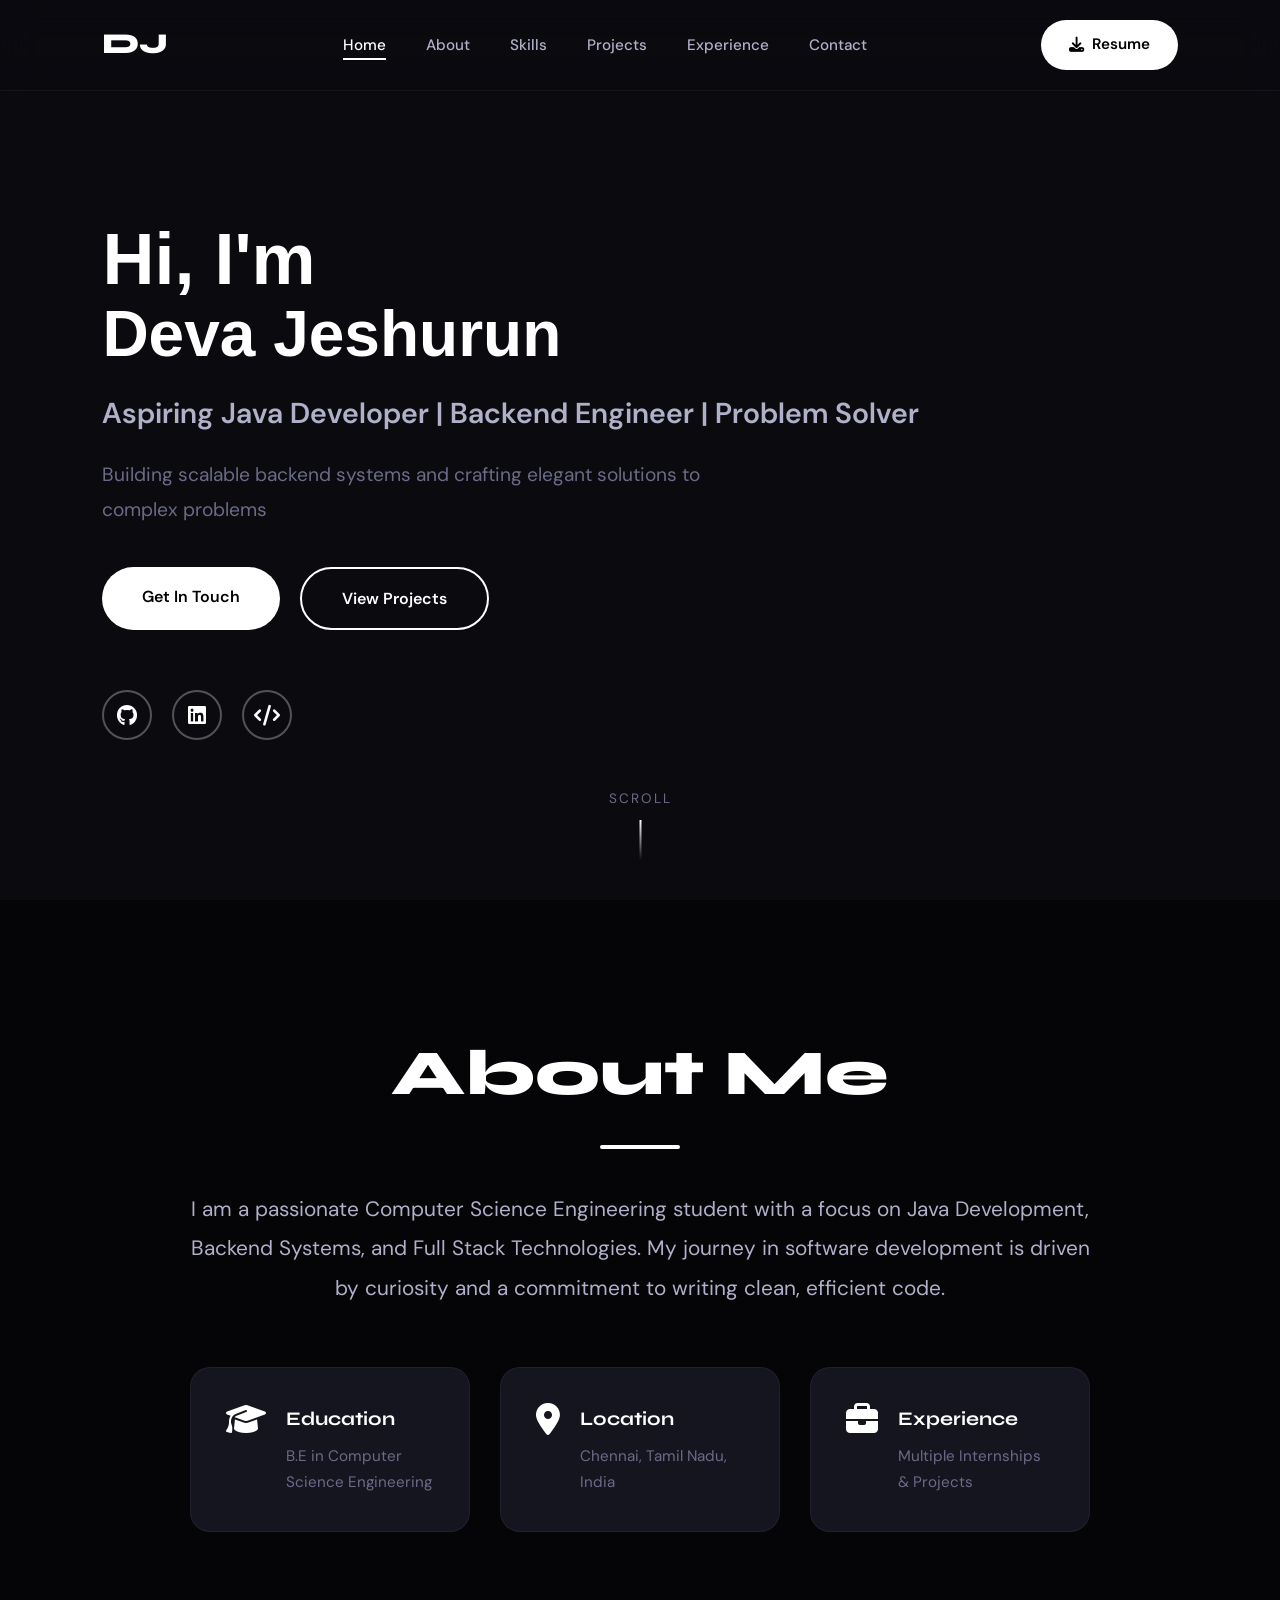
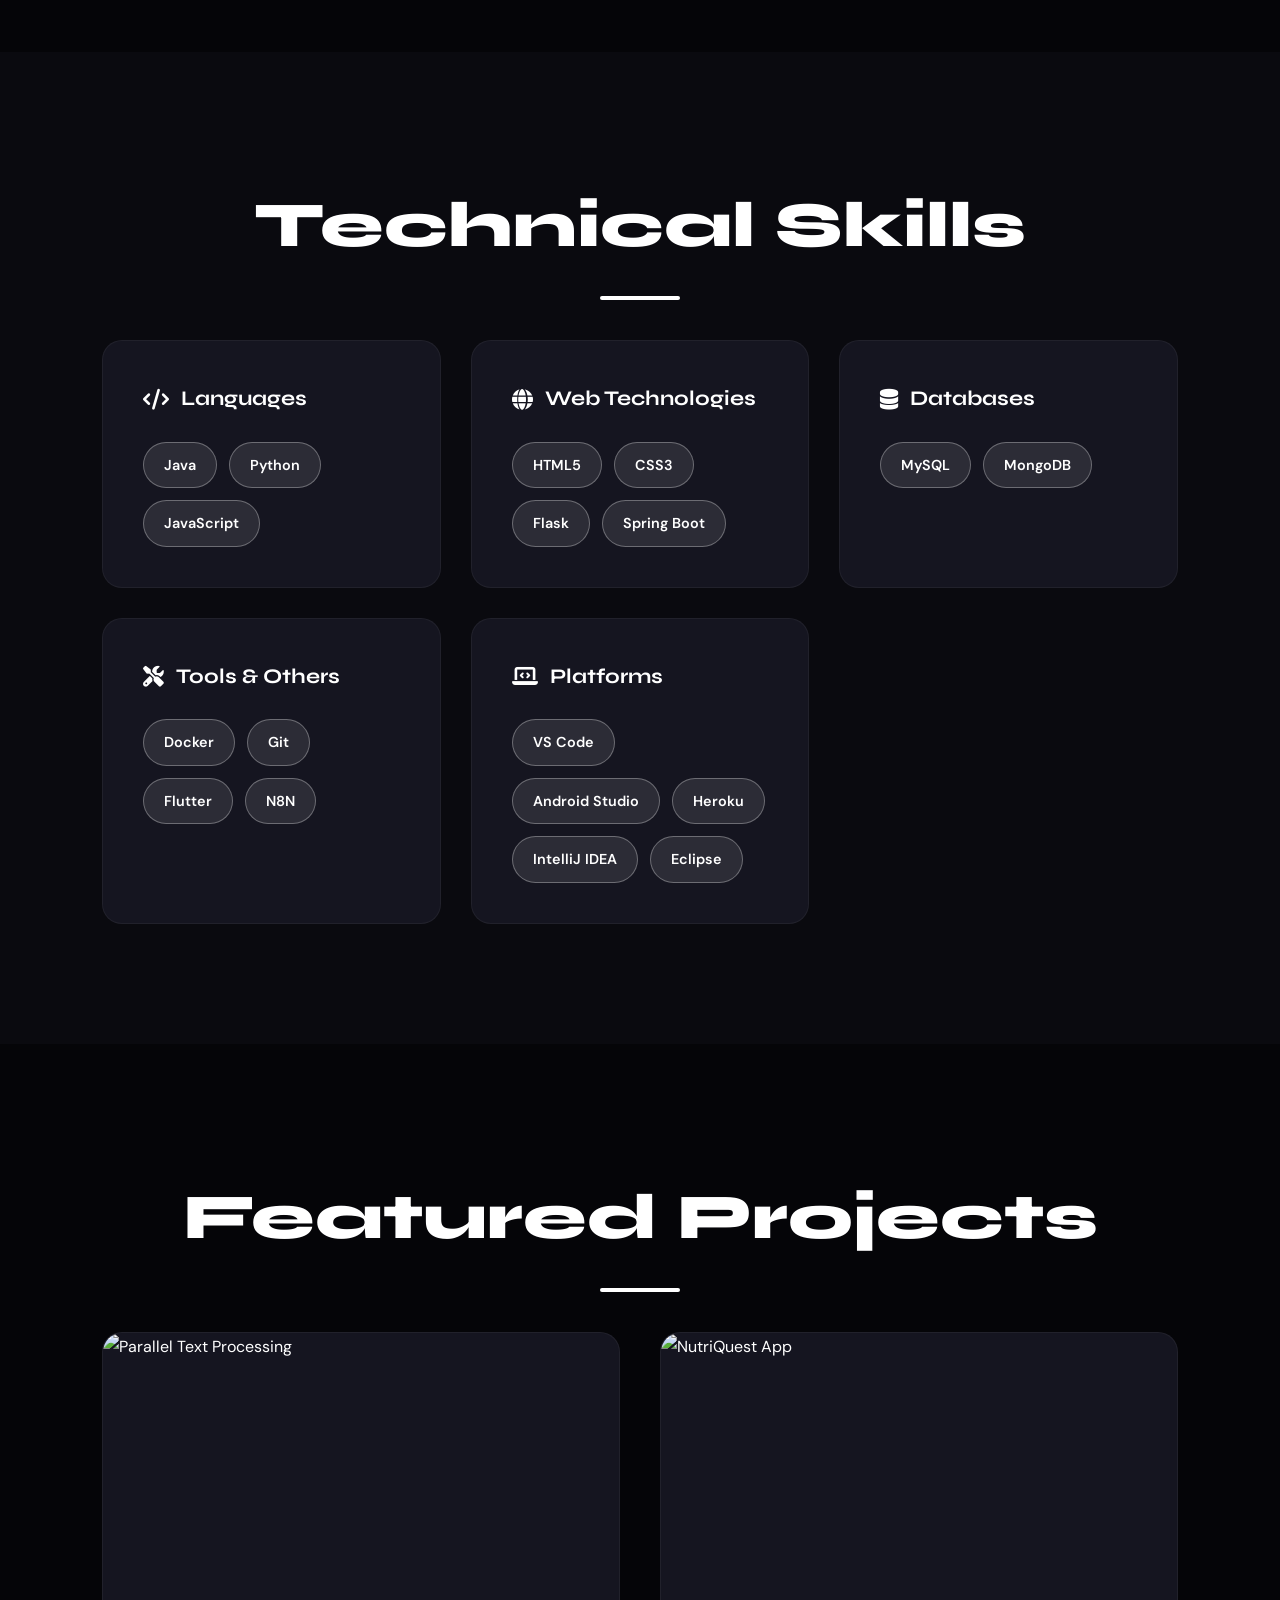
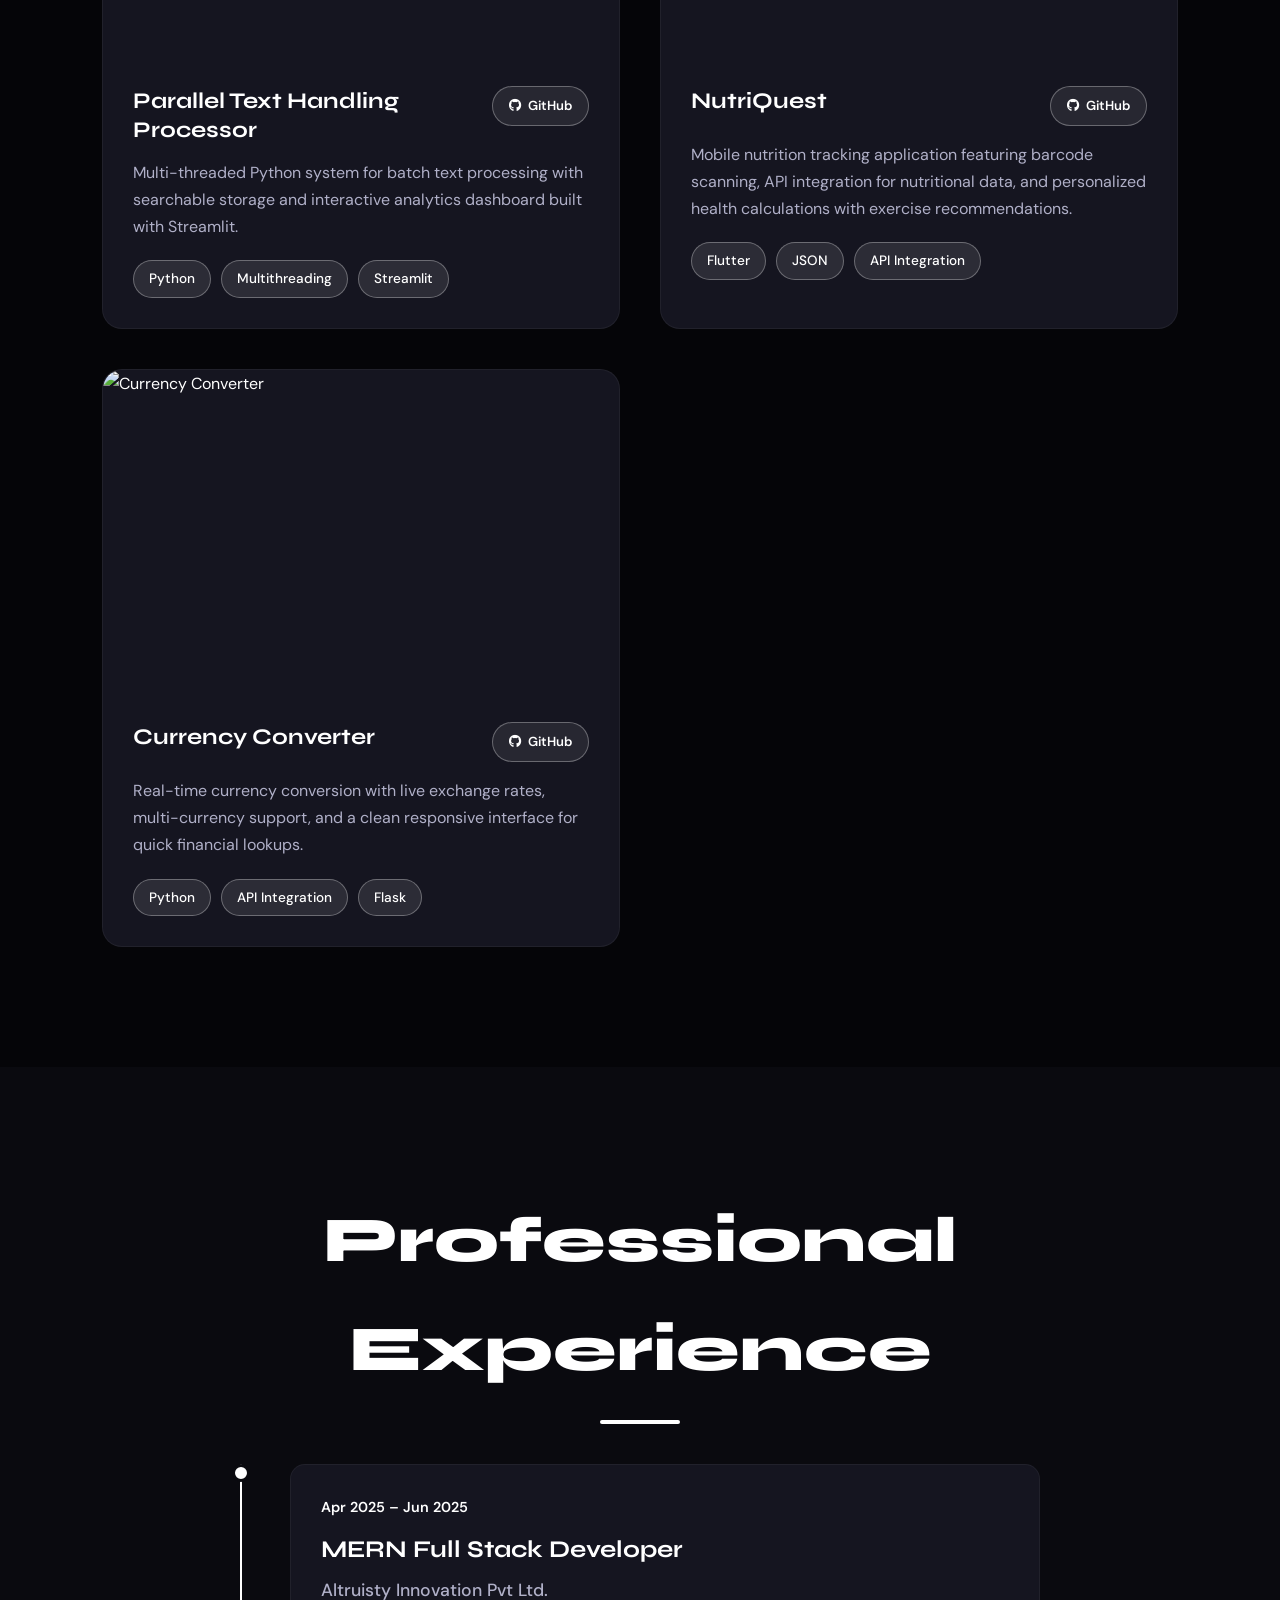
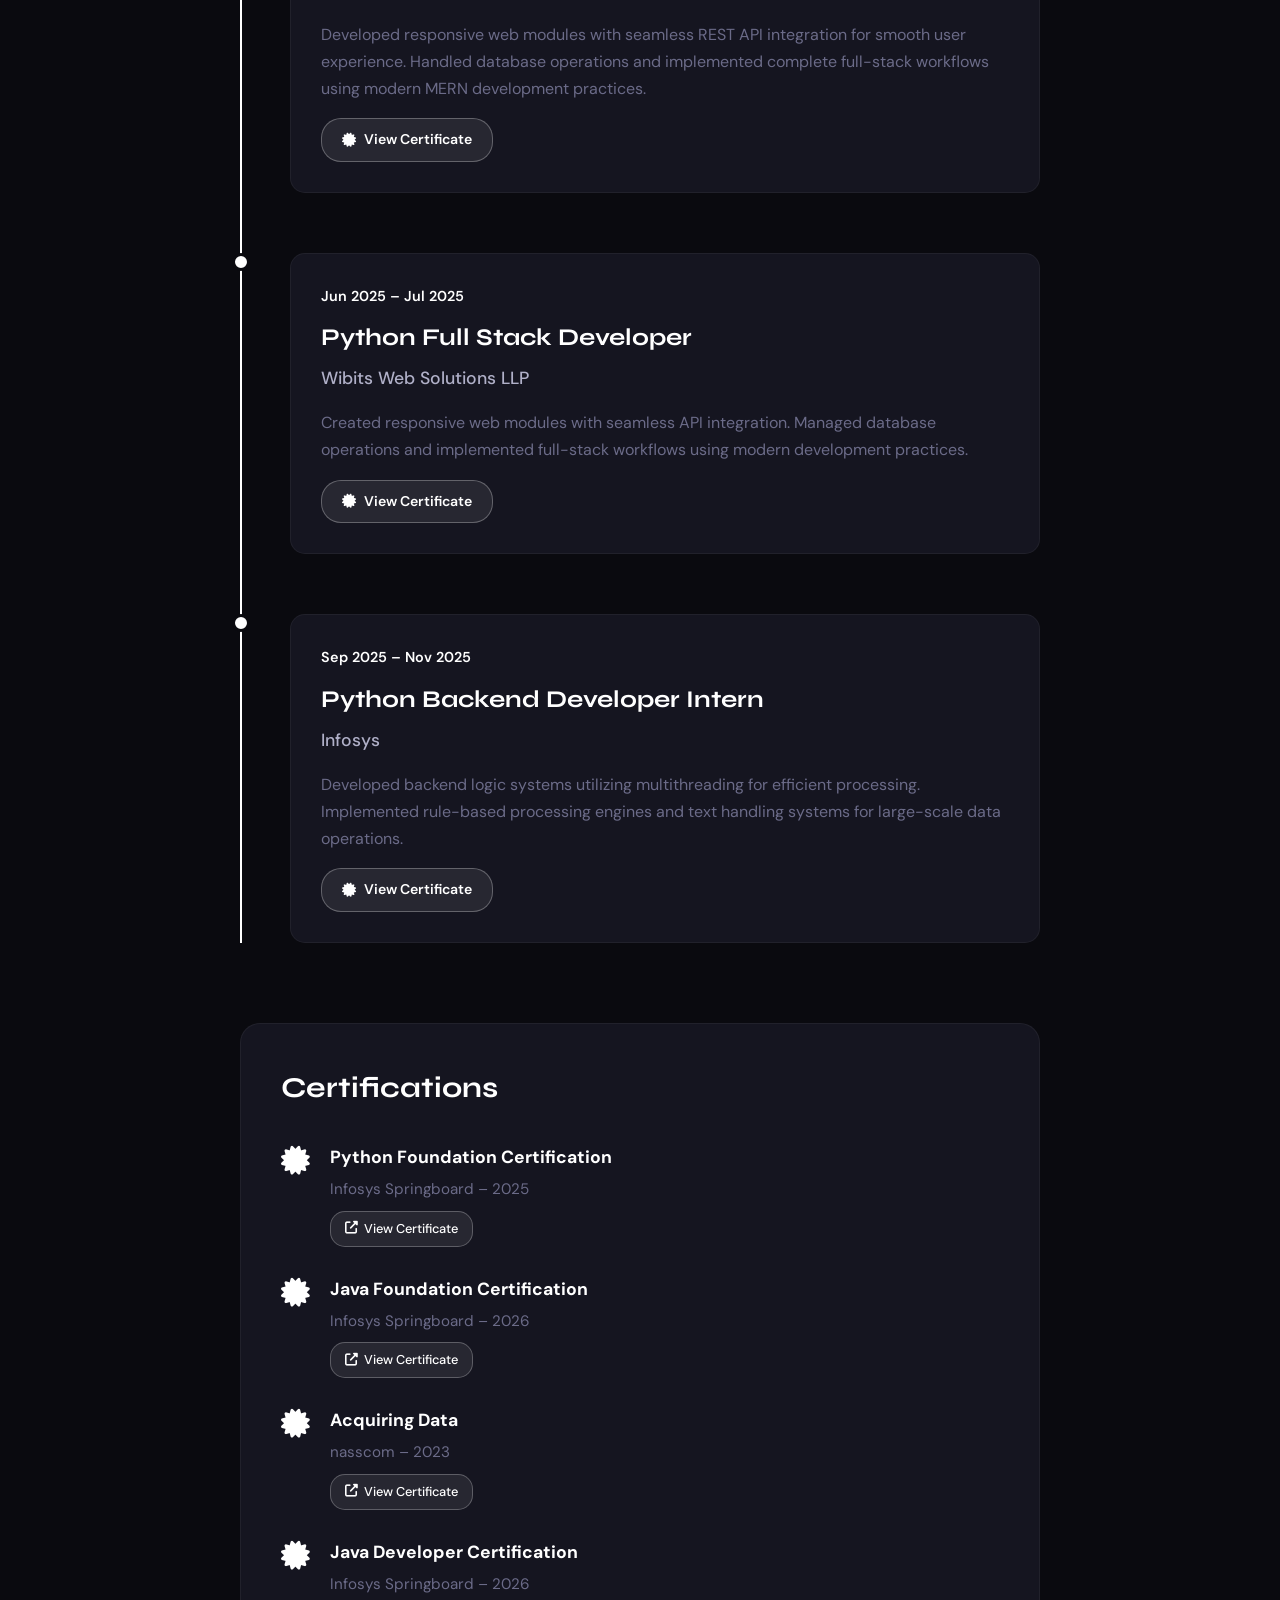
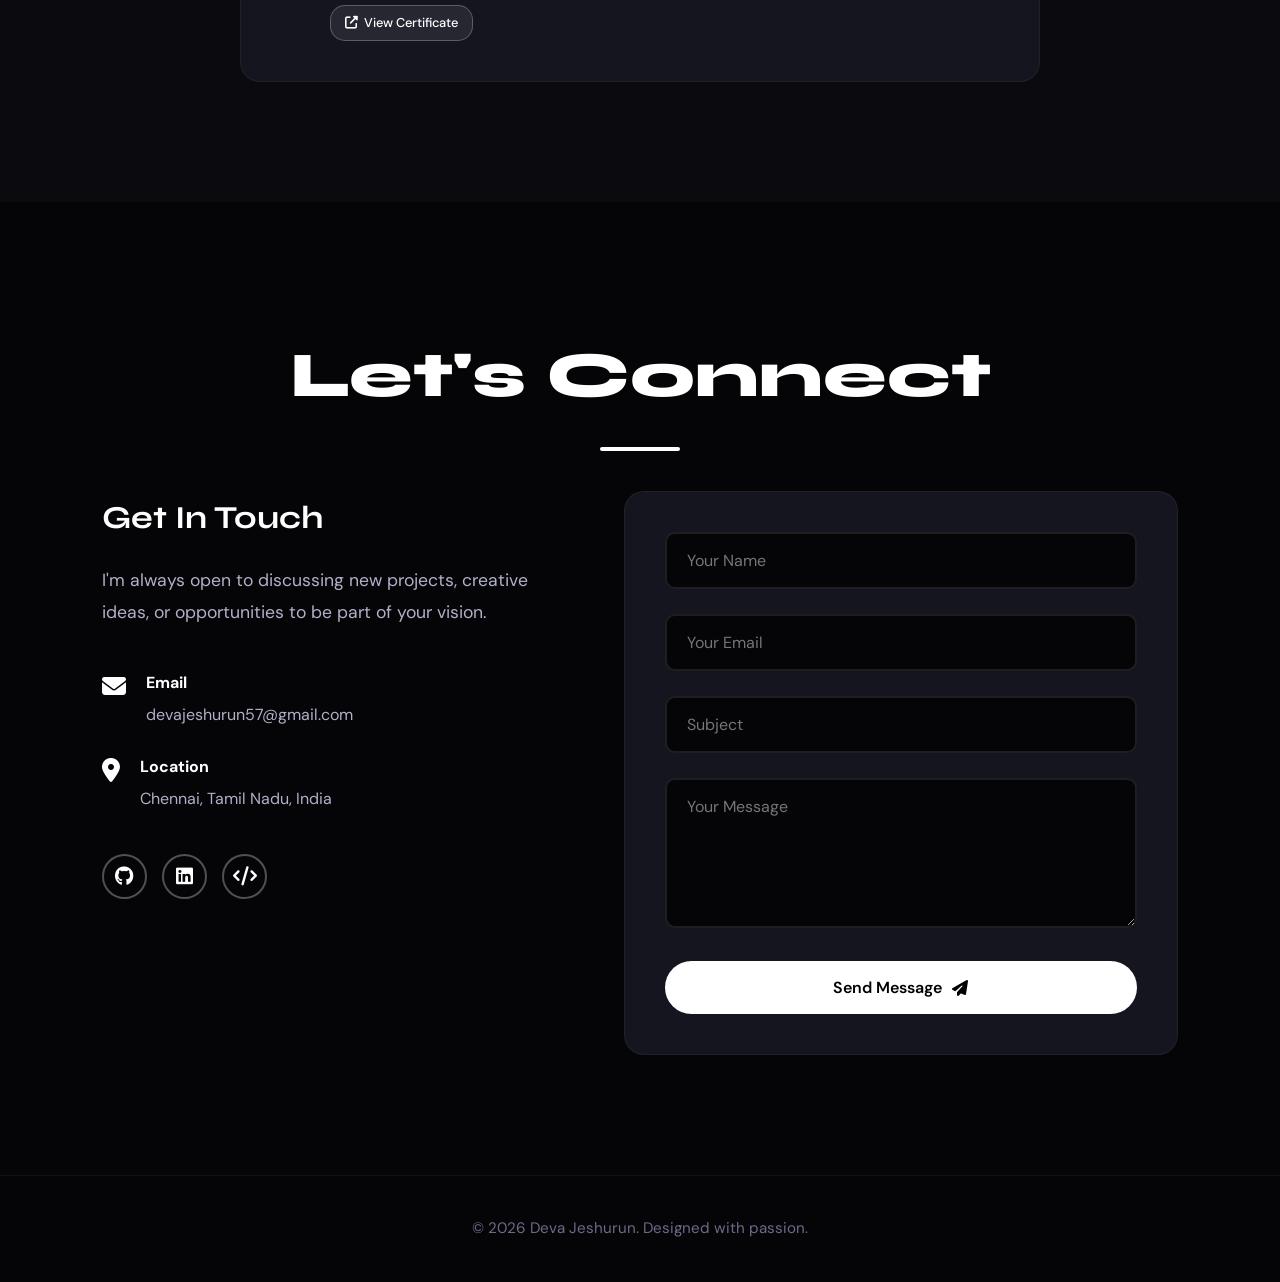
==== commit 069a7c6f: "new" ====
--- a/static/index.html
+++ b/static/index.html
@@ -5,35 +5,24 @@
   <meta name="viewport" content="width=device-width, initial-scale=1.0">
   <meta name="description" content="Deva Jeshurun - Aspiring Java Developer & Computer Science Engineer Portfolio">
   <title>Deva Jeshurun | Java Developer Portfolio</title>
-  
-  <!-- Google Fonts -->
   <link rel="preconnect" href="https://fonts.googleapis.com">
   <link rel="preconnect" href="https://fonts.gstatic.com" crossorigin>
   <link href="https://fonts.googleapis.com/css2?family=Syne:wght@400;600;700;800&family=DM+Sans:wght@400;500;700&display=swap" rel="stylesheet">
-  
-  <!-- Font Awesome for Icons -->
   <link rel="stylesheet" href="https://cdnjs.cloudflare.com/ajax/libs/font-awesome/6.4.0/css/all.min.css">
-  
-  <!-- Stylesheet -->
   <link rel="stylesheet" href="styles.css">
 </head>
 <body>
 
-  <!-- Canvas Cursor Overlay -->
-  <canvas id="cursorCanvas"></canvas>
-
-  <!-- Mobile Navigation Toggle -->
+  <!-- Canvas Cursor — ID must be "canvas" for the cursor script -->
+  <canvas id="canvas" class="cursor-canvas"></canvas>
+
   <button class="mobile-menu-toggle" id="mobileMenuToggle" aria-label="Toggle menu">
-    <span></span>
-    <span></span>
-    <span></span>
+    <span></span><span></span><span></span>
   </button>
 
-  <!-- Navigation -->
   <nav class="navbar" id="navbar">
     <div class="nav-container">
       <a href="#home" class="nav-logo">DJ</a>
-      
       <ul class="nav-menu" id="navMenu">
         <li><a href="#home" class="nav-link">Home</a></li>
         <li><a href="#about" class="nav-link">About</a></li>
@@ -42,14 +31,12 @@
         <li><a href="#experience" class="nav-link">Experience</a></li>
         <li><a href="#contact" class="nav-link">Contact</a></li>
       </ul>
-
       <a href="#" class="resume-btn" id="downloadResume">
         <i class="fas fa-download"></i> Resume
       </a>
     </div>
   </nav>
 
-  <!-- Hero Section -->
   <section id="home" class="hero-section">
     <div class="hero-background"></div>
     <div class="hero-content">
@@ -58,225 +45,183 @@
           <span class="reveal-text">Hi, I'm</span>
           <span class="hero-name reveal-text delay-1">Deva Jeshurun</span>
         </h1>
-        <p class="hero-subtitle reveal-text delay-2">
-          Aspiring Java Developer | Backend Engineer | Problem Solver
-        </p>
-        <p class="hero-description reveal-text delay-3">
-          Building scalable backend systems and crafting elegant solutions to complex problems
-        </p>
+        <p class="hero-subtitle reveal-text delay-2">Aspiring Java Developer | Backend Engineer | Problem Solver</p>
+        <p class="hero-description reveal-text delay-3">Building scalable backend systems and crafting elegant solutions to complex problems</p>
         <div class="hero-cta reveal-text delay-4">
           <a href="#contact" class="btn-primary">Get In Touch</a>
           <a href="#projects" class="btn-secondary">View Projects</a>
         </div>
       </div>
-      
       <div class="hero-social reveal-text delay-5">
-        <a href="https://github.com/DevaJeshurun" target="_blank" class="social-link">
-          <i class="fab fa-github"></i>
-        </a>
-        <a href="https://linkedin.com/in/deva-jeshurun-aa493a306" target="_blank" class="social-link">
-          <i class="fab fa-linkedin"></i>
-        </a>
-        <a href="https://leetcode.com/u/deva_jeshurun/" target="_blank" class="social-link">
-          <i class="fas fa-code"></i>
-        </a>
-      </div>
-    </div>
-
+        <a href="https://github.com/DevaJeshurun" target="_blank" class="social-link"><i class="fab fa-github"></i></a>
+        <a href="https://linkedin.com/in/deva-jeshurun-aa493a306" target="_blank" class="social-link"><i class="fab fa-linkedin"></i></a>
+        <a href="https://leetcode.com/u/deva_jeshurun/" target="_blank" class="social-link"><i class="fas fa-code"></i></a>
+      </div>
+    </div>
     <div class="scroll-indicator">
       <span>Scroll</span>
       <div class="scroll-line"></div>
     </div>
   </section>
 
-  <!-- About Section -->
   <section id="about" class="about-section">
     <div class="container">
       <h2 class="section-title fade-in">About Me</h2>
-      
       <div class="about-content">
         <div class="about-text fade-in">
-          <p class="about-intro">
-            I am a passionate Computer Science Engineering student with a focus on Java Development, 
-            Backend Systems, and Full Stack Technologies. My journey in software development is driven 
-            by curiosity and a commitment to writing clean, efficient code.
-          </p>
-          
+          <p class="about-intro">I am a passionate Computer Science Engineering student with a focus on Java Development, Backend Systems, and Full Stack Technologies. My journey in software development is driven by curiosity and a commitment to writing clean, efficient code.</p>
           <div class="about-highlights">
             <div class="highlight-item">
               <i class="fas fa-graduation-cap"></i>
-              <div>
-                <h3>Education</h3>
-                <p>B.E in Computer Science Engineering</p>
-              </div>
-            </div>
-            
+              <div><h3>Education</h3><p>B.E in Computer Science Engineering</p></div>
+            </div>
             <div class="highlight-item">
               <i class="fas fa-map-marker-alt"></i>
-              <div>
-                <h3>Location</h3>
-                <p>Chennai, Tamil Nadu, India</p>
-              </div>
-            </div>
-            
+              <div><h3>Location</h3><p>Chennai, Tamil Nadu, India</p></div>
+            </div>
             <div class="highlight-item">
               <i class="fas fa-briefcase"></i>
-              <div>
-                <h3>Experience</h3>
-                <p>Multiple Internships & Projects</p>
-              </div>
-            </div>
-          </div>
-        </div>
-      </div>
-    </div>
-  </section>
-
-  <!-- Skills Section -->
+              <div><h3>Experience</h3><p>Multiple Internships & Projects</p></div>
+            </div>
+          </div>
+        </div>
+      </div>
+    </div>
+  </section>
+
   <section id="skills" class="skills-section">
     <div class="container">
       <h2 class="section-title fade-in">Technical Skills</h2>
-      
       <div class="skills-grid">
         <div class="skill-category fade-in">
           <h3><i class="fas fa-code"></i> Languages</h3>
           <div class="skill-tags">
-            <span class="skill-tag">Java</span>
-            <span class="skill-tag">Python</span>
-            <span class="skill-tag">JavaScript</span>
-          </div>
-        </div>
-
+            <span class="skill-tag">Java</span><span class="skill-tag">Python</span><span class="skill-tag">JavaScript</span>
+          </div>
+        </div>
         <div class="skill-category fade-in">
           <h3><i class="fas fa-globe"></i> Web Technologies</h3>
           <div class="skill-tags">
-            <span class="skill-tag">HTML5</span>
-            <span class="skill-tag">CSS3</span>
-            <span class="skill-tag">Flask</span>
-            <span class="skill-tag">Spring Boot</span>
-          </div>
-        </div>
-
+            <span class="skill-tag">HTML5</span><span class="skill-tag">CSS3</span><span class="skill-tag">Flask</span><span class="skill-tag">Spring Boot</span>
+          </div>
+        </div>
         <div class="skill-category fade-in">
           <h3><i class="fas fa-database"></i> Databases</h3>
           <div class="skill-tags">
-            <span class="skill-tag">MySQL</span>
-            <span class="skill-tag">MongoDB</span>
-          </div>
-        </div>
-
+            <span class="skill-tag">MySQL</span><span class="skill-tag">MongoDB</span>
+          </div>
+        </div>
         <div class="skill-category fade-in">
           <h3><i class="fas fa-tools"></i> Tools & Others</h3>
           <div class="skill-tags">
-            <span class="skill-tag">Docker</span>
-            <span class="skill-tag">Git</span>
-            <span class="skill-tag">Flutter</span>
-            <span class="skill-tag">N8N</span>
+            <span class="skill-tag">Docker</span><span class="skill-tag">Git</span><span class="skill-tag">Flutter</span><span class="skill-tag">N8N</span>
           </div>
         </div>
         <div class="skill-category fade-in">
           <h3><i class="fas fa-laptop-code"></i> Platforms</h3>
           <div class="skill-tags">
-            <span class="skill-tag">VS Code</span>
-            <span class="skill-tag">Android Studio</span>
-            <span class="skill-tag">Heroku</span>
-            <span class="skill-tag">IntelliJ IDEA</span>
-            <span class="skill-tag">Eclipse</span>
-          </div>
-        </div>
-
-      </div>
-    </div>
-  </section>
-
-  <!-- Projects Section -->
+            <span class="skill-tag">VS Code</span><span class="skill-tag">Android Studio</span><span class="skill-tag">Heroku</span><span class="skill-tag">IntelliJ IDEA</span><span class="skill-tag">Eclipse</span>
+          </div>
+        </div>
+      </div>
+    </div>
+  </section>
+
   <section id="projects" class="projects-section">
     <div class="container">
       <h2 class="section-title fade-in">Featured Projects</h2>
-      
       <div class="projects-grid">
+
         <div class="project-card fade-in">
           <div class="project-image">
             <img src="https://images.unsplash.com/photo-1555949963-aa79dcee981c?w=800&h=500&fit=crop" alt="Parallel Text Processing">
             <div class="project-overlay">
-              <a href="#" class="project-link"><i class="fas fa-external-link-alt"></i></a>
+              <!-- ✏️ Replace with your actual GitHub repo URL -->
+              <a href="https://github.com/DevaJeshurun" target="_blank" class="project-link"><i class="fab fa-github"></i></a>
             </div>
           </div>
           <div class="project-content">
-            <h3>Parallel Text Handling Processor</h3>
-            <p>
-              Multi-threaded Python system for batch text processing with searchable storage 
-              and interactive analytics dashboard built with Streamlit.
-            </p>
+            <div class="project-header">
+              <h3>Parallel Text Handling Processor</h3>
+              <!-- ✏️ Replace with your actual GitHub repo URL -->
+              <a href="https://github.com/DevaJeshurun" target="_blank" class="project-github-btn">
+                <i class="fab fa-github"></i> GitHub
+              </a>
+            </div>
+            <p>Multi-threaded Python system for batch text processing with searchable storage and interactive analytics dashboard built with Streamlit.</p>
             <div class="project-tech">
-              <span>Python</span>
-              <span>Multithreading</span>
-              <span>Streamlit</span>
-            </div>
-          </div>
-        </div>
-        
+              <span>Python</span><span>Multithreading</span><span>Streamlit</span>
+            </div>
+          </div>
+        </div>
+
         <div class="project-card fade-in">
           <div class="project-image">
             <img src="https://images.unsplash.com/photo-1490645935967-10de6ba17061?w=800&h=500&fit=crop" alt="NutriQuest App">
             <div class="project-overlay">
-              <a href="#" class="project-link"><i class="fas fa-external-link-alt"></i></a>
+              <!-- ✏️ Replace with your actual GitHub repo URL -->
+              <a href="https://github.com/DevaJeshurun" target="_blank" class="project-link"><i class="fab fa-github"></i></a>
             </div>
           </div>
           <div class="project-content">
-            <h3>NutriQuest</h3>
-            <p>
-              Mobile nutrition tracking application featuring barcode scanning, API integration 
-              for nutritional data, and personalized health calculations with exercise recommendations.
-            </p>
+            <div class="project-header">
+              <h3>NutriQuest</h3>
+              <!-- ✏️ Replace with your actual GitHub repo URL -->
+              <a href="https://github.com/DevaJeshurun" target="_blank" class="project-github-btn">
+                <i class="fab fa-github"></i> GitHub
+              </a>
+            </div>
+            <p>Mobile nutrition tracking application featuring barcode scanning, API integration for nutritional data, and personalized health calculations with exercise recommendations.</p>
             <div class="project-tech">
-              <span>Flutter</span>
-              <span>JSON</span>
-              <span>API Integration</span>
+              <span>Flutter</span><span>JSON</span><span>API Integration</span>
             </div>
           </div>
         </div>
 
         <div class="project-card fade-in">
           <div class="project-image">
-            <img src="https://images.unsplash.com/photo-1555949963-aa79dcee981c?w=800&h=500&fit=crop" alt="Currency Converter">
+            <img src="https://images.unsplash.com/photo-1611974789855-9c2a0a7236a3?w=800&h=500&fit=crop" alt="Currency Converter">
             <div class="project-overlay">
-              <a href="#" class="project-link"><i class="fas fa-external-link-alt"></i></a>
+              <!-- ✏️ Replace with your actual GitHub repo URL -->
+              <a href="https://github.com/DevaJeshurun" target="_blank" class="project-link"><i class="fab fa-github"></i></a>
             </div>
           </div>
           <div class="project-content">
-            <h3>Currency Converter</h3>
-            <p>
-              Multi-threaded Python system for batch text processing with searchable storage 
-              and interactive analytics dashboard built with Streamlit.
-            </p>
+            <div class="project-header">
+              <h3>Currency Converter</h3>
+              <!-- ✏️ Replace with your actual GitHub repo URL -->
+              <a href="https://github.com/DevaJeshurun" target="_blank" class="project-github-btn">
+                <i class="fab fa-github"></i> GitHub
+              </a>
+            </div>
+            <p>Real-time currency conversion with live exchange rates, multi-currency support, and a clean responsive interface for quick financial lookups.</p>
             <div class="project-tech">
-              <span>Python</span>
-              <span>Multithreading</span>
-              <span>Streamlit</span>
-            </div>
-          </div>
-        </div>
-      </div>
-    </div>
-  </section>
-
-  <!-- Experience Section -->
+              <span>Python</span><span>API Integration</span><span>Flask</span>
+            </div>
+          </div>
+        </div>
+
+      </div>
+    </div>
+  </section>
+
   <section id="experience" class="experience-section">
     <div class="container">
       <h2 class="section-title fade-in">Professional Experience</h2>
-      
+
       <div class="timeline">
-         <div class="timeline-item fade-in">
+
+        <div class="timeline-item fade-in">
           <div class="timeline-marker"></div>
           <div class="timeline-content">
             <div class="timeline-date">Apr 2025 – Jun 2025</div>
             <h3>MERN Full Stack Developer</h3>
             <h4>Altruisty Innovation Pvt Ltd.</h4>
-            <p>
-              Developed responsive web modules with seamless REST API integration for smooth user experience.
-              Handled database operations and implemented complete full-stack workflows using modern MERN development practices.
-            </p>
+            <p>Developed responsive web modules with seamless REST API integration for smooth user experience. Handled database operations and implemented complete full-stack workflows using modern MERN development practices.</p>
+            <!-- ✏️ Replace with your actual Altruisty certificate Google Drive link -->
+            <a href="https://drive.google.com/your-altruisty-cert" target="_blank" class="cert-link-btn">
+              <i class="fas fa-certificate"></i> View Certificate
+            </a>
           </div>
         </div>
 
@@ -286,10 +231,11 @@
             <div class="timeline-date">Jun 2025 – Jul 2025</div>
             <h3>Python Full Stack Developer</h3>
             <h4>Wibits Web Solutions LLP</h4>
-            <p>
-              Created responsive web modules with seamless API integration. Managed database operations 
-              and implemented full-stack workflows using modern development practices.
-            </p>
+            <p>Created responsive web modules with seamless API integration. Managed database operations and implemented full-stack workflows using modern development practices.</p>
+            <!-- ✏️ Replace with your actual Wibits certificate Google Drive link -->
+            <a href="https://drive.google.com/your-wibits-cert" target="_blank" class="cert-link-btn">
+              <i class="fas fa-certificate"></i> View Certificate
+            </a>
           </div>
         </div>
 
@@ -299,62 +245,80 @@
             <div class="timeline-date">Sep 2025 – Nov 2025</div>
             <h3>Python Backend Developer Intern</h3>
             <h4>Infosys</h4>
-            <p>
-              Developed backend logic systems utilizing multithreading for efficient processing. 
-              Implemented rule-based processing engines and text handling systems for large-scale data operations.
-            </p>
-          </div>
-        </div>
+            <p>Developed backend logic systems utilizing multithreading for efficient processing. Implemented rule-based processing engines and text handling systems for large-scale data operations.</p>
+            <!-- ✏️ Replace with your actual Infosys certificate Google Drive link -->
+            <a href="https://drive.google.com/your-infosys-cert" target="_blank" class="cert-link-btn">
+              <i class="fas fa-certificate"></i> View Certificate
+            </a>
+          </div>
+        </div>
+
       </div>
 
       <div class="certifications fade-in">
         <h3>Certifications</h3>
         <div class="cert-grid">
+
           <div class="cert-item">
             <i class="fas fa-certificate"></i>
-            <div>
+            <div class="cert-info">
               <h4>Python Foundation Certification</h4>
               <p>Infosys Springboard – 2025</p>
-            </div>
-          </div>
+              <!-- ✏️ Replace with your actual Google Drive link -->
+              <a href="https://drive.google.com/your-python-cert" target="_blank" class="cert-view-btn">
+                <i class="fas fa-external-link-alt"></i> View Certificate
+              </a>
+            </div>
+          </div>
+
           <div class="cert-item">
             <i class="fas fa-certificate"></i>
-            <div>
+            <div class="cert-info">
               <h4>Java Foundation Certification</h4>
               <p>Infosys Springboard – 2026</p>
-            </div>
-          </div>
+              <!-- ✏️ Replace with your actual Google Drive link -->
+              <a href="https://drive.google.com/your-java-foundation-cert" target="_blank" class="cert-view-btn">
+                <i class="fas fa-external-link-alt"></i> View Certificate
+              </a>
+            </div>
+          </div>
+
           <div class="cert-item">
             <i class="fas fa-certificate"></i>
-            <div>
+            <div class="cert-info">
               <h4>Acquiring Data</h4>
               <p>nasscom – 2023</p>
-            </div>
-          </div>
+              <!-- ✏️ Replace with your actual Google Drive link -->
+              <a href="https://drive.google.com/your-nasscom-cert" target="_blank" class="cert-view-btn">
+                <i class="fas fa-external-link-alt"></i> View Certificate
+              </a>
+            </div>
+          </div>
+
           <div class="cert-item">
             <i class="fas fa-certificate"></i>
-            <div>
+            <div class="cert-info">
               <h4>Java Developer Certification</h4>
               <p>Infosys Springboard – 2026</p>
-            </div>
-          </div>
-        </div>
-      </div>
-    </div>
-  </section>
-
-  <!-- Contact Section -->
+              <!-- ✏️ Replace with your actual Google Drive link -->
+              <a href="https://drive.google.com/your-java-dev-cert" target="_blank" class="cert-view-btn">
+                <i class="fas fa-external-link-alt"></i> View Certificate
+              </a>
+            </div>
+          </div>
+
+        </div>
+      </div>
+    </div>
+  </section>
+
   <section id="contact" class="contact-section">
     <div class="container">
       <h2 class="section-title fade-in">Let's Connect</h2>
-      
       <div class="contact-content">
         <div class="contact-info fade-in">
           <h3>Get In Touch</h3>
-          <p>
-            I'm always open to discussing new projects, creative ideas, or opportunities to be part of your vision.
-          </p>
-          
+          <p>I'm always open to discussing new projects, creative ideas, or opportunities to be part of your vision.</p>
           <div class="contact-details">
             <div class="contact-item">
               <i class="fas fa-envelope"></i>
@@ -363,40 +327,22 @@
                 <a href="mailto:devajeshurun57@gmail.com">devajeshurun57@gmail.com</a>
               </div>
             </div>
-            
             <div class="contact-item">
               <i class="fas fa-map-marker-alt"></i>
-              <div>
-                <h4>Location</h4>
-                <p>Chennai, Tamil Nadu, India</p>
-              </div>
-            </div>
-          </div>
-
+              <div><h4>Location</h4><p>Chennai, Tamil Nadu, India</p></div>
+            </div>
+          </div>
           <div class="social-links">
             <a href="https://github.com/DevaJeshurun" target="_blank"><i class="fab fa-github"></i></a>
             <a href="https://linkedin.com/in/deva-jeshurun-aa493a306" target="_blank"><i class="fab fa-linkedin"></i></a>
             <a href="https://leetcode.com/u/deva_jeshurun/" target="_blank"><i class="fas fa-code"></i></a>
           </div>
         </div>
-
         <form class="contact-form fade-in" id="contactForm">
-          <div class="form-group">
-            <input type="text" id="name" name="name" placeholder="Your Name" required>
-          </div>
-          
-          <div class="form-group">
-            <input type="email" id="email" name="email" placeholder="Your Email" required>
-          </div>
-          
-          <div class="form-group">
-            <input type="text" id="subject" name="subject" placeholder="Subject" required>
-          </div>
-          
-          <div class="form-group">
-            <textarea id="message" name="message" rows="5" placeholder="Your Message" required></textarea>
-          </div>
-          
+          <div class="form-group"><input type="text" id="name" name="name" placeholder="Your Name" required></div>
+          <div class="form-group"><input type="email" id="email" name="email" placeholder="Your Email" required></div>
+          <div class="form-group"><input type="text" id="subject" name="subject" placeholder="Subject" required></div>
+          <div class="form-group"><textarea id="message" name="message" rows="5" placeholder="Your Message" required></textarea></div>
           <button type="submit" class="submit-btn">
             <span>Send Message</span>
             <i class="fas fa-paper-plane"></i>
@@ -406,14 +352,12 @@
     </div>
   </section>
 
-  <!-- Footer -->
   <footer class="footer">
     <div class="container">
       <p>&copy; 2026 Deva Jeshurun. Designed with passion.</p>
     </div>
   </footer>
 
-  <!-- JavaScript -->
   <script src="script.js"></script>
 </body>
 </html>
--- a/static/styles.css
+++ b/static/styles.css
@@ -1,17 +1,12 @@
 /* ==================== ROOT VARIABLES ==================== */
 :root {
   --primary-color: #ffffff;
-  --secondary-color: #ffffff;
-  --accent-color: #ffffff;
   --bg-dark: #0a0a0f;
   --bg-darker: #050508;
   --bg-card: #151520;
   --text-primary: #ffffff;
   --text-secondary: #b0b0c8;
   --text-muted: #6b6b88;
-  --gradient-primary: #ffffff;
-  --gradient-accent: #ffffff;
-  --gradient-bg: transparent;
   --font-display: 'Syne', sans-serif;
   --font-body: 'DM Sans', sans-serif;
   --section-padding: 120px 0;
@@ -21,60 +16,27 @@
 }
 
 /* ==================== RESET & BASE ==================== */
-* {
-  margin: 0;
-  padding: 0;
-  box-sizing: border-box;
-}
-
-html {
-  scroll-behavior: smooth;
-  overflow-x: hidden;
-}
-
-body {
-  font-family: var(--font-body);
-  background: var(--bg-dark);
-  color: var(--text-primary);
-  line-height: 1.7;
-  overflow-x: hidden;
-}
-
-img {
-  max-width: 100%;
-  display: block;
-}
-
-a {
-  text-decoration: none;
-  color: inherit;
-}
+* { margin: 0; padding: 0; box-sizing: border-box; }
+html { scroll-behavior: smooth; overflow-x: hidden; }
+body { font-family: var(--font-body); background: var(--bg-dark); color: var(--text-primary); line-height: 1.7; overflow-x: hidden; }
+img  { max-width: 100%; display: block; }
+a    { text-decoration: none; color: inherit; }
 
 /* ==================== CANVAS CURSOR ==================== */
-#cursorCanvas {
+.cursor-canvas {
   position: fixed;
-  top: 0;
-  left: 0;
-  width: 100%;
-  height: 100%;
+  top: 0; left: 0;
+  width: 100%; height: 100%;
   pointer-events: none;
   z-index: 99999;
 }
 
-/* Hide default cursor on desktop and replace with canvas cursor */
 @media (min-width: 769px) {
-  body,
-  body * {
-    cursor: none !important;
-  }
+  body, body * { cursor: none !important; }
 }
 
 /* ==================== UTILITIES ==================== */
-.container {
-  max-width: 1400px;
-  margin: 0 auto;
-  padding: var(--container-padding);
-}
+.container { max-width: 1400px; margin: 0 auto; padding: var(--container-padding); }
 
 .section-title {
   font-family: var(--font-display);
@@ -85,744 +47,307 @@
   color: #ffffff;
   position: relative;
 }
-
 .section-title::after {
   content: '';
   position: absolute;
-  bottom: -20px;
-  left: 50%;
+  bottom: -20px; left: 50%;
   transform: translateX(-50%);
-  width: 80px;
-  height: 4px;
+  width: 80px; height: 4px;
   background: #ffffff;
   border-radius: 2px;
 }
 
 /* ==================== ANIMATIONS ==================== */
-@keyframes fadeInUp {
-  from { opacity: 0; transform: translateY(40px); }
-  to   { opacity: 1; transform: translateY(0); }
-}
-
-@keyframes slideInLeft {
-  from { opacity: 0; transform: translateX(-60px); }
-  to   { opacity: 1; transform: translateX(0); }
-}
-
-@keyframes slideInRight {
-  from { opacity: 0; transform: translateX(60px); }
-  to   { opacity: 1; transform: translateX(0); }
-}
-
-@keyframes float {
-  0%, 100% { transform: translateY(0); }
-  50%       { transform: translateY(-20px); }
-}
-
-@keyframes pulse {
-  0%, 100% { opacity: 1; }
-  50%       { opacity: 0.5; }
-}
-
-.reveal-text {
-  display: inline-block;
-  opacity: 0;
-  animation: fadeInUp 0.8s ease forwards;
-}
-
-.reveal-text.delay-1 { animation-delay: 0.2s; }
-.reveal-text.delay-2 { animation-delay: 0.4s; }
-.reveal-text.delay-3 { animation-delay: 0.6s; }
-.reveal-text.delay-4 { animation-delay: 0.8s; }
-.reveal-text.delay-5 { animation-delay: 1s; }
-
-.fade-in {
-  opacity: 0;
-  transform: translateY(30px);
-  transition: var(--transition-slow);
-}
-
-.fade-in.visible {
-  opacity: 1;
-  transform: translateY(0);
-}
+@keyframes fadeInUp    { from { opacity:0; transform:translateY(40px);  } to { opacity:1; transform:translateY(0);  } }
+@keyframes slideInLeft { from { opacity:0; transform:translateX(-60px); } to { opacity:1; transform:translateX(0); } }
+@keyframes slideInRight{ from { opacity:0; transform:translateX(60px);  } to { opacity:1; transform:translateX(0); } }
+@keyframes slideOutRight{ to  { opacity:0; transform:translateX(100px); } }
+@keyframes float  { 0%,100%{transform:translateY(0)} 50%{transform:translateY(-20px)} }
+@keyframes pulse  { 0%,100%{opacity:1} 50%{opacity:.5} }
+
+.reveal-text { display:inline-block; opacity:0; animation:fadeInUp 0.8s ease forwards; }
+.reveal-text.delay-1 { animation-delay:0.2s; }
+.reveal-text.delay-2 { animation-delay:0.4s; }
+.reveal-text.delay-3 { animation-delay:0.6s; }
+.reveal-text.delay-4 { animation-delay:0.8s; }
+.reveal-text.delay-5 { animation-delay:1s;   }
+
+.fade-in { opacity:0; transform:translateY(30px); transition:var(--transition-slow); }
+.fade-in.visible { opacity:1; transform:translateY(0); }
 
 /* ==================== NAVIGATION ==================== */
 .navbar {
-  position: fixed;
-  top: 0;
-  left: 0;
-  right: 0;
-  z-index: 1000;
+  position: fixed; top:0; left:0; right:0; z-index:1000;
   padding: 20px 0;
   backdrop-filter: blur(20px);
-  background: rgba(10, 10, 15, 0.8);
-  border-bottom: 1px solid rgba(255, 255, 255, 0.05);
+  background: rgba(10,10,15,0.8);
+  border-bottom: 1px solid rgba(255,255,255,0.05);
   transition: var(--transition-base);
 }
-
 .navbar.scrolled {
   padding: 12px 0;
-  background: rgba(10, 10, 15, 0.95);
-  box-shadow: 0 10px 30px rgba(0, 0, 0, 0.5);
-}
-
+  background: rgba(10,10,15,0.95);
+  box-shadow: 0 10px 30px rgba(0,0,0,0.5);
+}
 .nav-container {
-  max-width: 1400px;
-  margin: 0 auto;
-  padding: var(--container-padding);
+  max-width:1400px; margin:0 auto; padding:var(--container-padding);
+  display:flex; justify-content:space-between; align-items:center;
+}
+.nav-logo { font-family:var(--font-display); font-size:1.8rem; font-weight:800; color:#fff; transition:var(--transition-base); }
+.nav-logo:hover { transform:scale(1.05); }
+.nav-menu { display:flex; list-style:none; gap:40px; align-items:center; }
+.nav-link { color:var(--text-secondary); font-weight:500; font-size:0.95rem; position:relative; transition:var(--transition-base); }
+.nav-link::after { content:''; position:absolute; bottom:-5px; left:0; width:0; height:2px; background:#fff; transition:var(--transition-base); }
+.nav-link:hover, .nav-link.active { color:var(--text-primary); }
+.nav-link:hover::after, .nav-link.active::after { width:100%; }
+.resume-btn {
+  padding:12px 28px; background:#fff; border-radius:50px;
+  font-weight:600; font-size:0.95rem; color:#000;
+  transition:var(--transition-base);
+  display:flex; align-items:center; gap:8px;
+}
+.resume-btn:hover { transform:translateY(-2px); }
+.mobile-menu-toggle {
+  display:none; flex-direction:column; gap:6px;
+  background:none; border:none; cursor:pointer; padding:10px;
+  position:fixed; top:20px; right:8%; z-index:1001;
+}
+.mobile-menu-toggle span { width:28px; height:3px; background:#fff; border-radius:2px; transition:var(--transition-base); }
+.mobile-menu-toggle.active span:nth-child(1) { transform:rotate(45deg) translate(8px,8px); }
+.mobile-menu-toggle.active span:nth-child(2) { opacity:0; }
+.mobile-menu-toggle.active span:nth-child(3) { transform:rotate(-45deg) translate(8px,-8px); }
+
+/* ==================== HERO ==================== */
+.hero-section { min-height:100vh; display:flex; align-items:center; justify-content:center; position:relative; overflow:hidden; padding:120px 8% 60px; }
+.hero-background { position:absolute; top:0;left:0;right:0;bottom:0; background:transparent; z-index:0; }
+.hero-content { position:relative; z-index:1; max-width:1200px; width:100%; }
+.hero-title { font-family:'Segoe UI',Tahoma,Geneva,Verdana,sans-serif; font-size:clamp(2.5rem,6vw,4.5rem); font-weight:800; line-height:1.1; margin-bottom:20px; }
+.hero-name { display:block; color:#fff; font-size:clamp(2.5rem,5vw,4.5rem); }
+.hero-subtitle { font-size:clamp(1.2rem,3vw,1.8rem); color:var(--text-secondary); margin-bottom:20px; font-weight:600; }
+.hero-description { font-size:clamp(1rem,2vw,1.2rem); color:var(--text-muted); max-width:600px; margin-bottom:40px; line-height:1.8; }
+.hero-cta { display:flex; gap:20px; flex-wrap:wrap; }
+.btn-primary, .btn-secondary { padding:16px 40px; border-radius:50px; font-weight:600; font-size:1rem; transition:var(--transition-base); display:inline-block; }
+.btn-primary { background:#fff; color:#000; }
+.btn-primary:hover { transform:translateY(-3px); }
+.btn-secondary { border:2px solid #fff; color:#fff; }
+.btn-secondary:hover { background:#fff; color:#000; transform:translateY(-3px); }
+.hero-social { display:flex; gap:20px; margin-top:60px; }
+.social-link { width:50px; height:50px; border-radius:50%; border:2px solid rgba(255,255,255,0.3); display:flex; align-items:center; justify-content:center; font-size:1.3rem; color:#fff; transition:var(--transition-base); }
+.social-link:hover { background:#fff; color:#000; transform:translateY(-5px); }
+.scroll-indicator { position:absolute; bottom:40px; left:50%; transform:translateX(-50%); display:flex; flex-direction:column; align-items:center; gap:10px; color:var(--text-muted); font-size:0.85rem; text-transform:uppercase; letter-spacing:2px; }
+.scroll-line { width:2px; height:40px; background:linear-gradient(to bottom,#fff,transparent); animation:pulse 2s ease-in-out infinite; }
+
+/* ==================== ABOUT ==================== */
+.about-section { padding:var(--section-padding); background:var(--bg-darker); }
+.about-content { max-width:900px; margin:0 auto; }
+.about-intro { font-size:1.3rem; line-height:1.9; color:var(--text-secondary); margin-bottom:60px; text-align:center; }
+.about-highlights { display:grid; grid-template-columns:repeat(auto-fit,minmax(250px,1fr)); gap:30px; }
+.highlight-item { background:var(--bg-card); padding:35px; border-radius:20px; display:flex; gap:20px; border:1px solid rgba(255,255,255,0.05); transition:var(--transition-base); }
+.highlight-item:hover { transform:translateY(-5px); border-color:#fff; }
+.highlight-item i   { font-size:2rem; color:#fff; }
+.highlight-item h3  { font-family:var(--font-display); font-size:1.2rem; margin-bottom:8px; }
+.highlight-item p   { color:var(--text-muted); font-size:0.95rem; }
+
+/* ==================== SKILLS ==================== */
+.skills-section { padding:var(--section-padding); }
+.skills-grid { display:grid; grid-template-columns:repeat(auto-fit,minmax(280px,1fr)); gap:30px; max-width:1200px; margin:0 auto; }
+.skill-category { background:var(--bg-card); padding:40px; border-radius:20px; border:1px solid rgba(255,255,255,0.05); transition:var(--transition-base); }
+.skill-category:hover { border-color:#fff; transform:translateY(-5px); }
+.skill-category h3 { font-family:var(--font-display); font-size:1.3rem; margin-bottom:25px; display:flex; align-items:center; gap:12px; }
+.skill-category i  { color:#fff; }
+.skill-tags { display:flex; flex-wrap:wrap; gap:12px; }
+.skill-tag { padding:10px 20px; background:rgba(255,255,255,0.1); border:1px solid rgba(255,255,255,0.3); border-radius:50px; color:#fff; font-size:0.9rem; font-weight:600; transition:var(--transition-base); }
+.skill-tag:hover { background:#fff; color:#000; transform:translateY(-3px); }
+
+/* ==================== PROJECTS ==================== */
+.projects-section { padding:var(--section-padding); background:var(--bg-darker); }
+.projects-grid { display:grid; grid-template-columns:repeat(auto-fit,minmax(380px,1fr)); gap:40px; max-width:1200px; margin:0 auto; }
+.project-card { background:var(--bg-card); border-radius:20px; overflow:hidden; border:1px solid rgba(255,255,255,0.05); transition:var(--transition-base); }
+.project-card:hover { transform:translateY(-10px); border-color:#fff; }
+.project-image { position:relative; overflow:hidden; aspect-ratio:16/10; }
+.project-image img { width:100%; height:100%; object-fit:cover; transition:var(--transition-slow); }
+.project-card:hover .project-image img { transform:scale(1.1); }
+.project-overlay { position:absolute; top:0;left:0;right:0;bottom:0; display:flex; align-items:center; justify-content:center; background:rgba(0,0,0,0.5); opacity:0; transition:var(--transition-base); }
+.project-card:hover .project-overlay { opacity:1; }
+.project-link { width:60px; height:60px; border-radius:50%; background:#000; display:flex; align-items:center; justify-content:center; color:#fff; font-size:1.5rem; transform:scale(0.8); transition:var(--transition-base); }
+.project-card:hover .project-link { transform:scale(1); }
+.project-content { padding:30px; }
+
+/* Project header — title + GitHub button side by side */
+.project-header {
   display: flex;
   justify-content: space-between;
+  align-items: flex-start;
+  gap: 12px;
+  margin-bottom: 15px;
+}
+.project-header h3 {
+  font-family: var(--font-display);
+  font-size: 1.4rem;
+  color: var(--text-primary);
+  line-height: 1.3;
+  flex: 1;
+}
+
+/* GitHub link button on project cards */
+.project-github-btn {
+  display: inline-flex;
   align-items: center;
-}
-
-.nav-logo {
-  font-family: var(--font-display);
-  font-size: 1.8rem;
-  font-weight: 800;
+  gap: 6px;
+  padding: 8px 16px;
+  background: rgba(255,255,255,0.08);
+  border: 1px solid rgba(255,255,255,0.3);
+  border-radius: 20px;
   color: #ffffff;
+  font-size: 0.82rem;
+  font-weight: 600;
+  white-space: nowrap;
+  flex-shrink: 0;
   transition: var(--transition-base);
 }
-
-.nav-logo:hover { transform: scale(1.05); }
-
-.nav-menu {
-  display: flex;
-  list-style: none;
-  gap: 40px;
-  align-items: center;
-}
-
-.nav-link {
-  color: var(--text-secondary);
-  font-weight: 500;
-  font-size: 0.95rem;
-  position: relative;
-  transition: var(--transition-base);
-}
-
-.nav-link::after {
-  content: '';
-  position: absolute;
-  bottom: -5px;
-  left: 0;
-  width: 0;
-  height: 2px;
+.project-github-btn:hover {
   background: #ffffff;
-  transition: var(--transition-base);
-}
-
-.nav-link:hover,
-.nav-link.active { color: var(--text-primary); }
-
-.nav-link:hover::after,
-.nav-link.active::after { width: 100%; }
-
-.resume-btn {
-  padding: 12px 28px;
-  background: #ffffff;
-  border-radius: 50px;
-  font-weight: 600;
-  font-size: 0.95rem;
   color: #000000;
-  transition: var(--transition-base);
-  display: flex;
+  transform: translateY(-2px);
+  border-color: #ffffff;
+}
+
+.project-content p { color:var(--text-secondary); margin-bottom:20px; line-height:1.7; }
+.project-tech { display:flex; flex-wrap:wrap; gap:10px; }
+.project-tech span { padding:6px 15px; background:rgba(255,255,255,0.1); border:1px solid rgba(255,255,255,0.3); border-radius:50px; color:#fff; font-size:0.85rem; font-weight:500; }
+
+/* ==================== EXPERIENCE ==================== */
+.experience-section { padding:var(--section-padding); }
+.timeline { max-width:800px; margin:0 auto 80px; position:relative; }
+.timeline::before { content:''; position:absolute; left:0; top:0; bottom:0; width:2px; background:#fff; }
+.timeline-item { position:relative; padding-left:50px; margin-bottom:60px; }
+.timeline-marker { position:absolute; left:-8px; top:0; width:18px; height:18px; border-radius:50%; background:#fff; border:3px solid var(--bg-dark); }
+.timeline-content { background:var(--bg-card); padding:30px; border-radius:15px; border:1px solid rgba(255,255,255,0.05); transition:var(--transition-base); }
+.timeline-content:hover { border-color:#fff; transform:translateX(10px); }
+.timeline-date { color:#fff; font-size:0.9rem; font-weight:600; margin-bottom:10px; }
+.timeline-content h3 { font-family:var(--font-display); font-size:1.5rem; margin-bottom:5px; }
+.timeline-content h4 { color:var(--text-secondary); font-size:1.1rem; margin-bottom:15px; font-weight:500; }
+.timeline-content p  { color:var(--text-muted); line-height:1.7; }
+
+/* Certificate link button inside timeline items */
+.cert-link-btn {
+  display: inline-flex;
   align-items: center;
   gap: 8px;
-}
-
-.resume-btn:hover {
+  margin-top: 16px;
+  padding: 9px 20px;
+  background: rgba(255,255,255,0.08);
+  border: 1px solid rgba(255,255,255,0.28);
+  border-radius: 20px;
+  color: #ffffff;
+  font-size: 0.88rem;
+  font-weight: 600;
+  transition: var(--transition-base);
+}
+.cert-link-btn:hover {
+  background: #ffffff;
+  color: #000000;
   transform: translateY(-2px);
 }
 
-.mobile-menu-toggle {
-  display: none;
-  flex-direction: column;
-  gap: 6px;
-  background: none;
-  border: none;
-  cursor: pointer;
-  padding: 10px;
-  position: fixed;
-  top: 20px;
-  right: 8%;
-  z-index: 1001;
-}
-
-.mobile-menu-toggle span {
-  width: 28px;
-  height: 3px;
-  background: #ffffff;
-  border-radius: 2px;
-  transition: var(--transition-base);
-}
-
-.mobile-menu-toggle.active span:nth-child(1) { transform: rotate(45deg) translate(8px, 8px); }
-.mobile-menu-toggle.active span:nth-child(2) { opacity: 0; }
-.mobile-menu-toggle.active span:nth-child(3) { transform: rotate(-45deg) translate(8px, -8px); }
-
-/* ==================== HERO SECTION ==================== */
-.hero-section {
-  min-height: 100vh;
-  display: flex;
-  align-items: center;
-  justify-content: center;
-  position: relative;
-  overflow: hidden;
-  padding: 120px 8% 60px;
-}
-
-.hero-background {
-  position: absolute;
-  top: 0; left: 0; right: 0; bottom: 0;
-  background: transparent;
-  z-index: 0;
-}
-
-.hero-background::before {
-  content: '';
-  position: absolute;
-  top: -50%; left: -50%;
-  width: 200%; height: 200%;
-  background: transparent;
-  animation: float 20s linear infinite;
-}
-
-.hero-content {
-  position: relative;
-  z-index: 1;
-  max-width: 1200px;
-  width: 100%;
-}
-
-.hero-title {
-  font-family: 'Segoe UI', Tahoma, Geneva, Verdana, sans-serif;
-  font-size: clamp(2.5rem, 6vw, 4.5rem);
-  font-weight: 800;
-  line-height: 1.1;
-  margin-bottom: 20px;
-}
-
-.hero-name {
-  display: block;
-  color: #ffffff;
-  font-size: clamp(2.5rem, 5vw, 4.5rem);
-}
-
-.hero-subtitle {
-  font-size: clamp(1.2rem, 3vw, 1.8rem);
-  color: var(--text-secondary);
-  margin-bottom: 20px;
-  font-weight: 600;
-}
-
-.hero-description {
-  font-size: clamp(1rem, 2vw, 1.2rem);
-  color: var(--text-muted);
-  max-width: 600px;
-  margin-bottom: 40px;
-  line-height: 1.8;
-}
-
-.hero-cta {
+/* ==================== CERTIFICATIONS ==================== */
+.certifications { max-width:800px; margin:0 auto; background:var(--bg-card); padding:40px; border-radius:20px; border:1px solid rgba(255,255,255,0.05); }
+.certifications h3 { font-family:var(--font-display); font-size:1.8rem; margin-bottom:30px; }
+.cert-grid { display:grid; gap:28px; }
+
+/* Cert item — icon + info side by side */
+.cert-item {
   display: flex;
   gap: 20px;
-  flex-wrap: wrap;
-}
-
-.btn-primary,
-.btn-secondary {
-  padding: 16px 40px;
-  border-radius: 50px;
-  font-weight: 600;
-  font-size: 1rem;
+  align-items: flex-start;
+}
+.cert-item > i { font-size:1.8rem; color:#fff; margin-top:3px; flex-shrink:0; }
+.cert-info { display:flex; flex-direction:column; }
+.cert-info h4 { font-size:1.1rem; margin-bottom:4px; }
+.cert-info p  { color:var(--text-muted); font-size:0.95rem; margin-bottom:8px; }
+
+/* "View Certificate" button inside cert-info */
+.cert-view-btn {
+  display: inline-flex;
+  align-items: center;
+  gap: 6px;
+  padding: 6px 14px;
+  background: rgba(255,255,255,0.08);
+  border: 1px solid rgba(255,255,255,0.25);
+  border-radius: 15px;
+  color: #ffffff;
+  font-size: 0.8rem;
+  font-weight: 500;
+  width: fit-content;
   transition: var(--transition-base);
-  display: inline-block;
-}
-
-.btn-primary {
+}
+.cert-view-btn:hover {
   background: #ffffff;
   color: #000000;
-}
-
-.btn-primary:hover { transform: translateY(-3px); }
-
-.btn-secondary {
-  border: 2px solid #ffffff;
-  color: #ffffff;
-}
-
-.btn-secondary:hover {
-  background: #ffffff;
-  color: #000000;
-  transform: translateY(-3px);
-}
-
-.hero-social {
-  display: flex;
-  gap: 20px;
-  margin-top: 60px;
-}
-
-.social-link {
-  width: 50px;
-  height: 50px;
-  border-radius: 50%;
-  border: 2px solid rgba(255, 255, 255, 0.3);
-  display: flex;
-  align-items: center;
-  justify-content: center;
-  font-size: 1.3rem;
-  color: #ffffff;
-  transition: var(--transition-base);
-}
-
-.social-link:hover {
-  background: #ffffff;
-  color: #000000;
-  transform: translateY(-5px);
-}
-
-.scroll-indicator {
-  position: absolute;
-  bottom: 40px;
-  left: 50%;
-  transform: translateX(-50%);
-  display: flex;
-  flex-direction: column;
-  align-items: center;
-  gap: 10px;
-  color: var(--text-muted);
-  font-size: 0.85rem;
-  text-transform: uppercase;
-  letter-spacing: 2px;
-}
-
-.scroll-line {
-  width: 2px;
-  height: 40px;
-  background: linear-gradient(to bottom, #ffffff, transparent);
-  animation: pulse 2s ease-in-out infinite;
-}
-
-/* ==================== ABOUT SECTION ==================== */
-.about-section {
-  padding: var(--section-padding);
-  background: var(--bg-darker);
-  position: relative;
-}
-
-.about-content { max-width: 900px; margin: 0 auto; }
-
-.about-intro {
-  font-size: 1.3rem;
-  line-height: 1.9;
-  color: var(--text-secondary);
-  margin-bottom: 60px;
-  text-align: center;
-}
-
-.about-highlights {
-  display: grid;
-  grid-template-columns: repeat(auto-fit, minmax(250px, 1fr));
-  gap: 30px;
-}
-
-.highlight-item {
-  background: var(--bg-card);
-  padding: 35px;
-  border-radius: 20px;
-  display: flex;
-  gap: 20px;
-  border: 1px solid rgba(255, 255, 255, 0.05);
-  transition: var(--transition-base);
-}
-
-.highlight-item:hover {
-  transform: translateY(-5px);
-  border-color: #ffffff;
-}
-
-.highlight-item i { font-size: 2rem; color: #ffffff; }
-.highlight-item h3 { font-family: var(--font-display); font-size: 1.2rem; margin-bottom: 8px; color: var(--text-primary); }
-.highlight-item p  { color: var(--text-muted); font-size: 0.95rem; }
-
-/* ==================== SKILLS SECTION ==================== */
-.skills-section { padding: var(--section-padding); }
-
-.skills-grid {
-  display: grid;
-  grid-template-columns: repeat(auto-fit, minmax(280px, 1fr));
-  gap: 30px;
-  max-width: 1200px;
-  margin: 0 auto;
-}
-
-.skill-category {
-  background: var(--bg-card);
-  padding: 40px;
-  border-radius: 20px;
-  border: 1px solid rgba(255, 255, 255, 0.05);
-  transition: var(--transition-base);
-}
-
-.skill-category:hover {
-  border-color: #ffffff;
-  transform: translateY(-5px);
-}
-
-.skill-category h3 {
-  font-family: var(--font-display);
-  font-size: 1.3rem;
-  margin-bottom: 25px;
-  display: flex;
-  align-items: center;
-  gap: 12px;
-  color: var(--text-primary);
-}
-
-.skill-category i { color: #ffffff; }
-
-.skill-tags { display: flex; flex-wrap: wrap; gap: 12px; }
-
-.skill-tag {
-  padding: 10px 20px;
-  background: rgba(255, 255, 255, 0.1);
-  border: 1px solid rgba(255, 255, 255, 0.3);
-  border-radius: 50px;
-  color: #ffffff;
-  font-size: 0.9rem;
-  font-weight: 600;
-  transition: var(--transition-base);
-}
-
-.skill-tag:hover {
-  background: #ffffff;
-  color: #000000;
-  transform: translateY(-3px);
-}
-
-/* ==================== PROJECTS SECTION ==================== */
-.projects-section {
-  padding: var(--section-padding);
-  background: var(--bg-darker);
-}
-
-.projects-grid {
-  display: grid;
-  grid-template-columns: repeat(auto-fit, minmax(400px, 1fr));
-  gap: 40px;
-  max-width: 1200px;
-  margin: 0 auto;
-}
-
-.project-card {
-  background: var(--bg-card);
-  border-radius: 20px;
-  overflow: hidden;
-  border: 1px solid rgba(255, 255, 255, 0.05);
-  transition: var(--transition-base);
-}
-
-.project-card:hover {
-  transform: translateY(-10px);
-  border-color: #ffffff;
-}
-
-.project-image {
-  position: relative;
-  overflow: hidden;
-  aspect-ratio: 16/10;
-}
-
-.project-image img {
-  width: 100%;
-  height: 100%;
-  object-fit: cover;
-  transition: var(--transition-slow);
-}
-
-.project-card:hover .project-image img { transform: scale(1.1); }
-
-.project-overlay {
-  position: absolute;
-  top: 0; left: 0; right: 0; bottom: 0;
-  display: flex;
-  align-items: center;
-  justify-content: center;
-  opacity: 0;
-  transition: var(--transition-base);
-}
-
-.project-card:hover .project-overlay { opacity: 1; }
-
-.project-link {
-  width: 60px;
-  height: 60px;
-  border-radius: 50%;
-  background: #000000;
-  display: flex;
-  align-items: center;
-  justify-content: center;
-  color: #ffffff;
-  font-size: 1.5rem;
-  transform: scale(0.8);
-  transition: var(--transition-base);
-}
-
-.project-card:hover .project-link { transform: scale(1); }
-
-.project-content { padding: 30px; }
-
-.project-content h3 {
-  font-family: var(--font-display);
-  font-size: 1.5rem;
-  margin-bottom: 15px;
-  color: var(--text-primary);
-}
-
-.project-content p {
-  color: var(--text-secondary);
-  margin-bottom: 20px;
-  line-height: 1.7;
-}
-
-.project-tech { display: flex; flex-wrap: wrap; gap: 10px; }
-
-.project-tech span {
-  padding: 6px 15px;
-  background: rgba(255, 255, 255, 0.1);
-  border: 1px solid rgba(255, 255, 255, 0.3);
-  border-radius: 50px;
-  color: #ffffff;
-  font-size: 0.85rem;
-  font-weight: 500;
-}
-
-/* ==================== EXPERIENCE SECTION ==================== */
-.experience-section { padding: var(--section-padding); }
-
-.timeline {
-  max-width: 800px;
-  margin: 0 auto 80px;
-  position: relative;
-}
-
-.timeline::before {
-  content: '';
-  position: absolute;
-  left: 0; top: 0; bottom: 0;
-  width: 2px;
-  background: #ffffff;
-}
-
-.timeline-item {
-  position: relative;
-  padding-left: 50px;
-  margin-bottom: 60px;
-}
-
-.timeline-marker {
-  position: absolute;
-  left: -8px;
-  top: 0;
-  width: 18px;
-  height: 18px;
-  border-radius: 50%;
-  background: #ffffff;
-  border: 3px solid var(--bg-dark);
-}
-
-.timeline-content {
-  background: var(--bg-card);
-  padding: 30px;
-  border-radius: 15px;
-  border: 1px solid rgba(255, 255, 255, 0.05);
-  transition: var(--transition-base);
-}
-
-.timeline-content:hover {
-  border-color: #ffffff;
-  transform: translateX(10px);
-}
-
-.timeline-date { color: #ffffff; font-size: 0.9rem; font-weight: 600; margin-bottom: 10px; }
-.timeline-content h3 { font-family: var(--font-display); font-size: 1.5rem; margin-bottom: 5px; color: var(--text-primary); }
-.timeline-content h4 { color: var(--text-secondary); font-size: 1.1rem; margin-bottom: 15px; font-weight: 500; }
-.timeline-content p  { color: var(--text-muted); line-height: 1.7; }
-
-.certifications {
-  max-width: 800px;
-  margin: 0 auto;
-  background: var(--bg-card);
-  padding: 40px;
-  border-radius: 20px;
-  border: 1px solid rgba(255, 255, 255, 0.05);
-}
-
-.certifications h3 { font-family: var(--font-display); font-size: 1.8rem; margin-bottom: 30px; color: var(--text-primary); }
-.cert-grid { display: grid; gap: 25px; }
-
-.cert-item { display: flex; gap: 20px; align-items: start; }
-.cert-item i { font-size: 1.8rem; color: #ffffff; margin-top: 5px; }
-.cert-item h4 { font-size: 1.1rem; margin-bottom: 5px; color: var(--text-primary); }
-.cert-item p  { color: var(--text-muted); font-size: 0.95rem; }
-
-/* ==================== CONTACT SECTION ==================== */
-.contact-section {
-  padding: var(--section-padding);
-  background: var(--bg-darker);
-}
-
-.contact-content {
-  display: grid;
-  grid-template-columns: 1fr 1.2fr;
-  gap: 60px;
-  max-width: 1200px;
-  margin: 0 auto;
-}
-
-.contact-info h3 { font-family: var(--font-display); font-size: 2rem; margin-bottom: 20px; color: var(--text-primary); }
-.contact-info p  { color: var(--text-secondary); margin-bottom: 40px; line-height: 1.8; font-size: 1.1rem; }
-
-.contact-details { margin-bottom: 40px; }
-
-.contact-item { display: flex; gap: 20px; margin-bottom: 25px; }
-.contact-item i  { font-size: 1.5rem; color: #ffffff; margin-top: 5px; }
-.contact-item h4 { font-size: 1rem; margin-bottom: 5px; color: var(--text-primary); }
-.contact-item a  { color: var(--text-secondary); transition: var(--transition-base); }
-.contact-item a:hover { color: #ffffff; }
-.contact-item p  { color: var(--text-secondary); margin: 0; font-size: 1rem; }
-
-.social-links { display: flex; gap: 15px; }
-
-.social-links a {
-  width: 45px;
-  height: 45px;
-  border-radius: 50%;
-  border: 2px solid rgba(255, 255, 255, 0.3);
-  display: flex;
-  align-items: center;
-  justify-content: center;
-  color: #ffffff;
-  font-size: 1.2rem;
-  transition: var(--transition-base);
-}
-
-.social-links a:hover {
-  background: #ffffff;
-  color: #000000;
-  transform: translateY(-5px);
-}
-
-.contact-form {
-  background: var(--bg-card);
-  padding: 40px;
-  border-radius: 20px;
-  border: 1px solid rgba(255, 255, 255, 0.05);
-}
-
-.form-group { margin-bottom: 25px; }
-
+  transform: translateY(-2px);
+}
+
+/* ==================== CONTACT ==================== */
+.contact-section { padding:var(--section-padding); background:var(--bg-darker); }
+.contact-content { display:grid; grid-template-columns:1fr 1.2fr; gap:60px; max-width:1200px; margin:0 auto; }
+.contact-info h3 { font-family:var(--font-display); font-size:2rem; margin-bottom:20px; }
+.contact-info p  { color:var(--text-secondary); margin-bottom:40px; line-height:1.8; font-size:1.1rem; }
+.contact-details { margin-bottom:40px; }
+.contact-item { display:flex; gap:20px; margin-bottom:25px; }
+.contact-item i  { font-size:1.5rem; color:#fff; margin-top:5px; }
+.contact-item h4 { font-size:1rem; margin-bottom:5px; }
+.contact-item a  { color:var(--text-secondary); transition:var(--transition-base); }
+.contact-item a:hover { color:#fff; }
+.contact-item p  { color:var(--text-secondary); margin:0; font-size:1rem; }
+.social-links { display:flex; gap:15px; }
+.social-links a { width:45px; height:45px; border-radius:50%; border:2px solid rgba(255,255,255,0.3); display:flex; align-items:center; justify-content:center; color:#fff; font-size:1.2rem; transition:var(--transition-base); }
+.social-links a:hover { background:#fff; color:#000; transform:translateY(-5px); }
+.contact-form { background:var(--bg-card); padding:40px; border-radius:20px; border:1px solid rgba(255,255,255,0.05); }
+.form-group { margin-bottom:25px; }
 .form-group input,
-.form-group textarea {
-  width: 100%;
-  padding: 16px 20px;
-  background: var(--bg-darker);
-  border: 2px solid rgba(255, 255, 255, 0.1);
-  border-radius: 10px;
-  color: var(--text-primary);
-  font-family: var(--font-body);
-  font-size: 1rem;
-  transition: var(--transition-base);
-}
-
+.form-group textarea { width:100%; padding:16px 20px; background:var(--bg-darker); border:2px solid rgba(255,255,255,0.1); border-radius:10px; color:var(--text-primary); font-family:var(--font-body); font-size:1rem; transition:var(--transition-base); }
 .form-group input:focus,
-.form-group textarea:focus {
-  outline: none;
-  border-color: #ffffff;
-}
-
-.form-group textarea { resize: vertical; min-height: 150px; }
-
-.submit-btn {
-  width: 100%;
-  padding: 16px;
-  background: #ffffff;
-  border: none;
-  border-radius: 50px;
-  color: #000000;
-  font-family: var(--font-body);
-  font-size: 1rem;
-  font-weight: 600;
-  cursor: none;
-  display: flex;
-  align-items: center;
-  justify-content: center;
-  gap: 10px;
-  transition: var(--transition-base);
-}
-
-.submit-btn:hover { transform: translateY(-3px); }
+.form-group textarea:focus { outline:none; border-color:#fff; }
+.form-group textarea { resize:vertical; min-height:150px; }
+.submit-btn { width:100%; padding:16px; background:#fff; border:none; border-radius:50px; color:#000; font-family:var(--font-body); font-size:1rem; font-weight:600; cursor:none; display:flex; align-items:center; justify-content:center; gap:10px; transition:var(--transition-base); }
+.submit-btn:hover { transform:translateY(-3px); }
 
 /* ==================== FOOTER ==================== */
-.footer {
-  padding: 40px 0;
-  text-align: center;
-  background: var(--bg-darker);
-  border-top: 1px solid rgba(255, 255, 255, 0.05);
-}
-
-.footer p { color: var(--text-muted); font-size: 0.95rem; }
-
-/* ==================== RESPONSIVE DESIGN ==================== */
-@media (max-width: 1024px) {
-  :root { --container-padding: 0 5%; }
-  .projects-grid { grid-template-columns: 1fr; }
-  .contact-content { grid-template-columns: 1fr; gap: 40px; }
-}
-
-@media (max-width: 768px) {
-  /* Restore cursor on mobile */
-  body, body * { cursor: auto !important; }
-  #cursorCanvas { display: none; }
-
-  .mobile-menu-toggle { display: flex; }
-  .navbar { padding: 15px 0; }
-
-  .nav-menu {
-    position: fixed;
-    top: 0; right: -100%;
-    width: 280px; height: 100vh;
-    background: var(--bg-card);
-    flex-direction: column;
-    padding: 100px 40px 40px;
-    gap: 30px;
-    align-items: flex-start;
-    transition: var(--transition-base);
-    box-shadow: -10px 0 30px rgba(0, 0, 0, 0.5);
-  }
-
-  .nav-menu.active { right: 0; }
-
-  .resume-btn { position: static; width: 100%; justify-content: center; }
-
-  .hero-section { padding: 100px 5% 60px; }
-  .hero-cta { flex-direction: column; }
-  .btn-primary, .btn-secondary { width: 100%; text-align: center; }
-  .about-highlights { grid-template-columns: 1fr; }
-  .skills-grid { grid-template-columns: 1fr; }
-  .timeline::before { left: 8px; }
-  .timeline-item { padding-left: 45px; }
-  .timeline-marker { left: 0; }
-}
-
-@media (max-width: 480px) {
-  .section-title { font-size: 2rem; }
-  .hero-title { font-size: 2.5rem; }
-  .hero-subtitle { font-size: 1.2rem; }
-  .hero-social { flex-wrap: wrap; }
-  .projects-grid { grid-template-columns: 1fr; gap: 30px; }
-  .project-card { min-width: 100%; }
-  .contact-form { padding: 30px 20px; }
+.footer { padding:40px 0; text-align:center; background:var(--bg-darker); border-top:1px solid rgba(255,255,255,0.05); }
+.footer p { color:var(--text-muted); font-size:0.95rem; }
+
+/* ==================== RESPONSIVE ==================== */
+@media (max-width:1024px) {
+  :root { --container-padding:0 5%; }
+  .projects-grid { grid-template-columns:1fr; }
+  .contact-content { grid-template-columns:1fr; gap:40px; }
+}
+
+@media (max-width:768px) {
+  body, body * { cursor:auto !important; }
+  .cursor-canvas { display:none; }
+  .mobile-menu-toggle { display:flex; }
+  .navbar { padding:15px 0; }
+  .nav-menu { position:fixed; top:0; right:-100%; width:280px; height:100vh; background:var(--bg-card); flex-direction:column; padding:100px 40px 40px; gap:30px; align-items:flex-start; transition:var(--transition-base); box-shadow:-10px 0 30px rgba(0,0,0,.5); }
+  .nav-menu.active { right:0; }
+  .resume-btn { position:static; width:100%; justify-content:center; }
+  .hero-section { padding:100px 5% 60px; }
+  .hero-cta { flex-direction:column; }
+  .btn-primary, .btn-secondary { width:100%; text-align:center; }
+  .about-highlights { grid-template-columns:1fr; }
+  .skills-grid { grid-template-columns:1fr; }
+  .timeline::before { left:8px; }
+  .timeline-item { padding-left:45px; }
+  .timeline-marker { left:0; }
+  .project-header { flex-direction:column; gap:10px; }
+  .project-github-btn { align-self:flex-start; }
+}
+
+@media (max-width:480px) {
+  .section-title { font-size:2rem; }
+  .hero-title { font-size:2.5rem; }
+  .hero-subtitle { font-size:1.2rem; }
+  .hero-social { flex-wrap:wrap; }
+  .projects-grid { grid-template-columns:1fr; gap:30px; }
+  .contact-form { padding:30px 20px; }
 }
